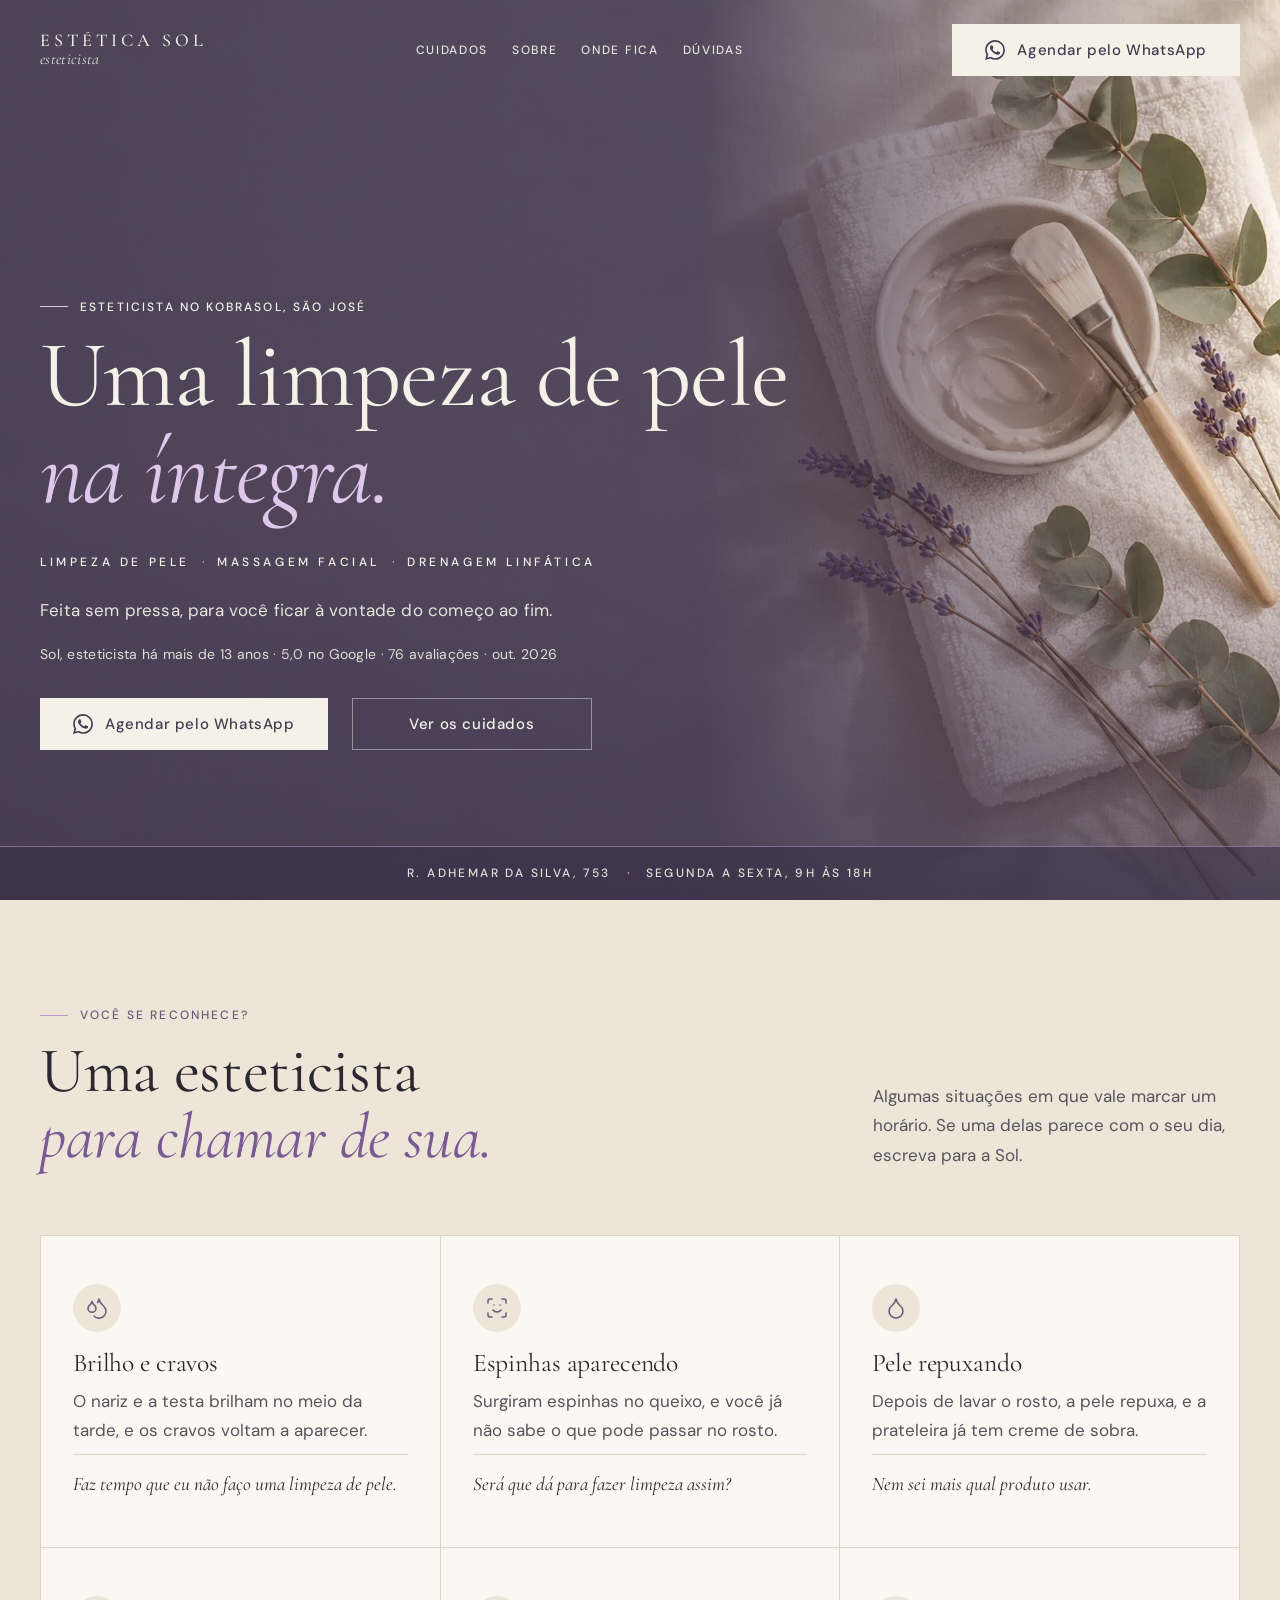
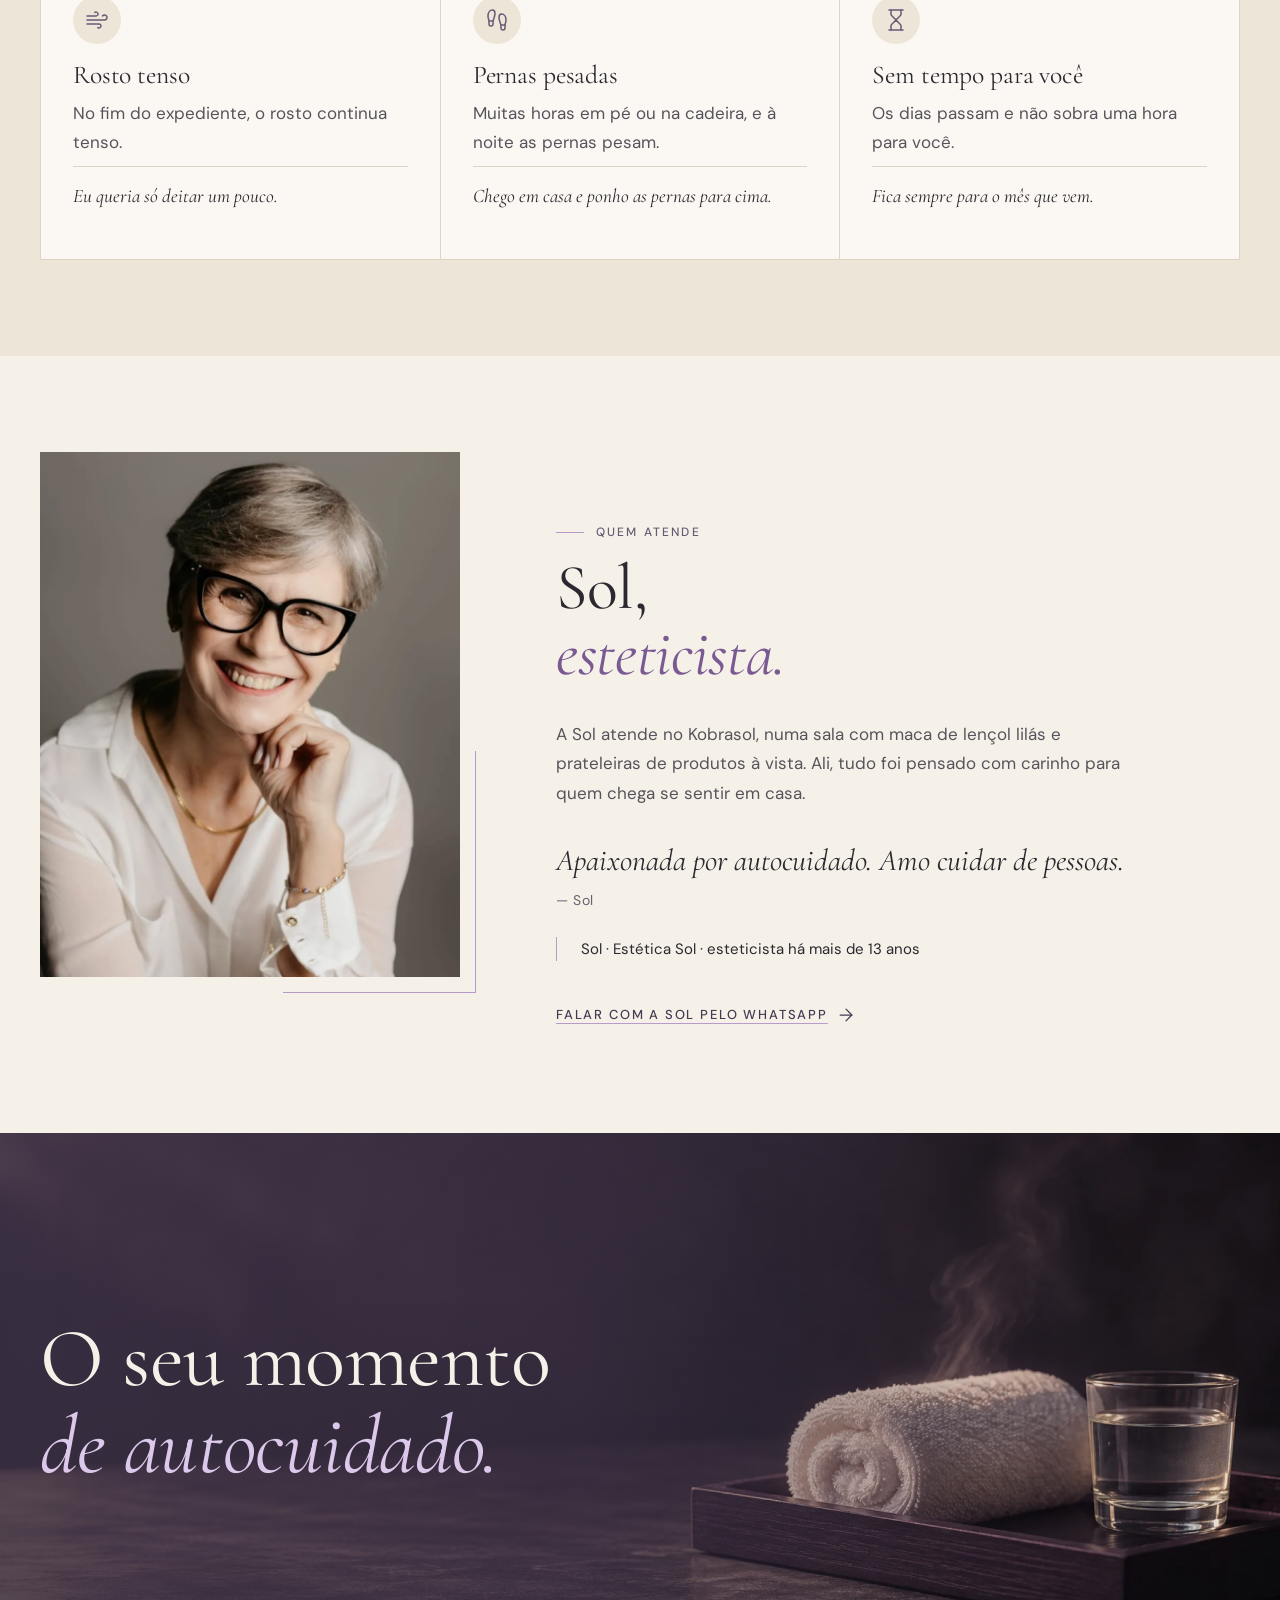
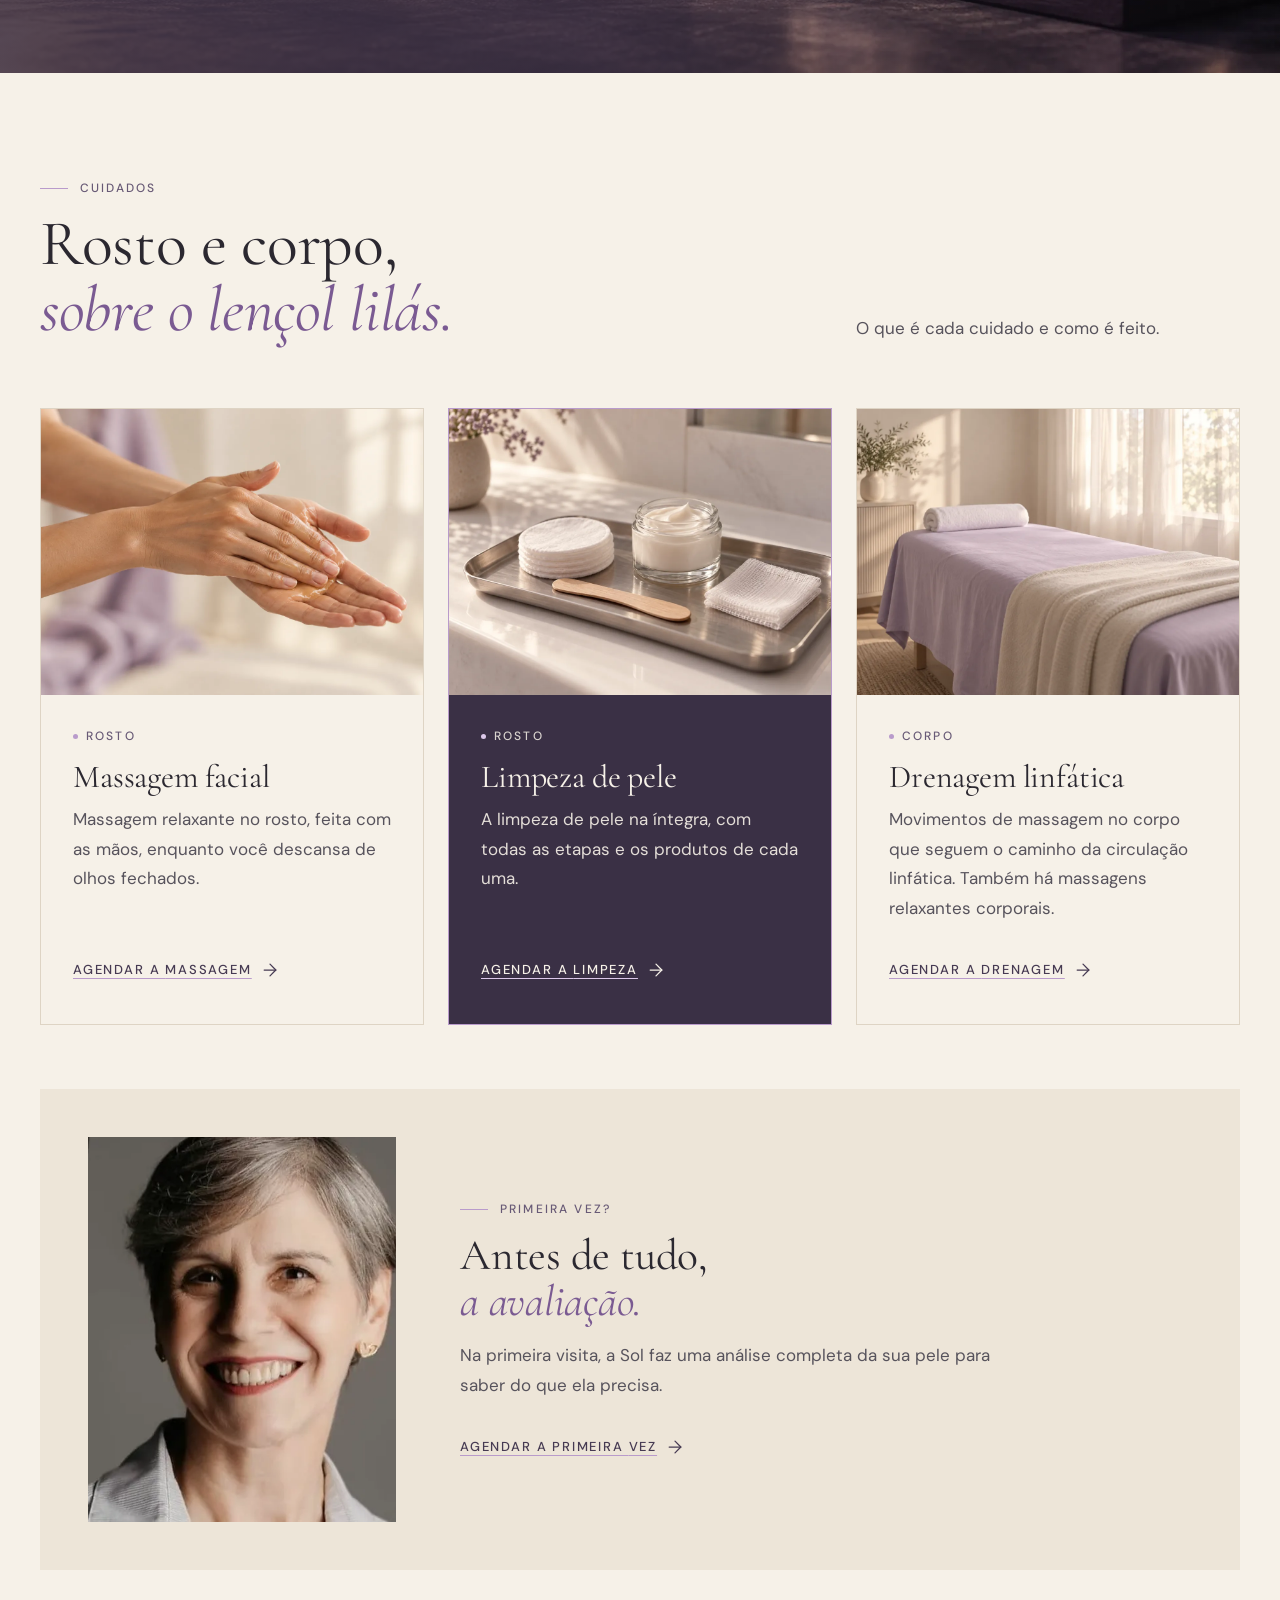
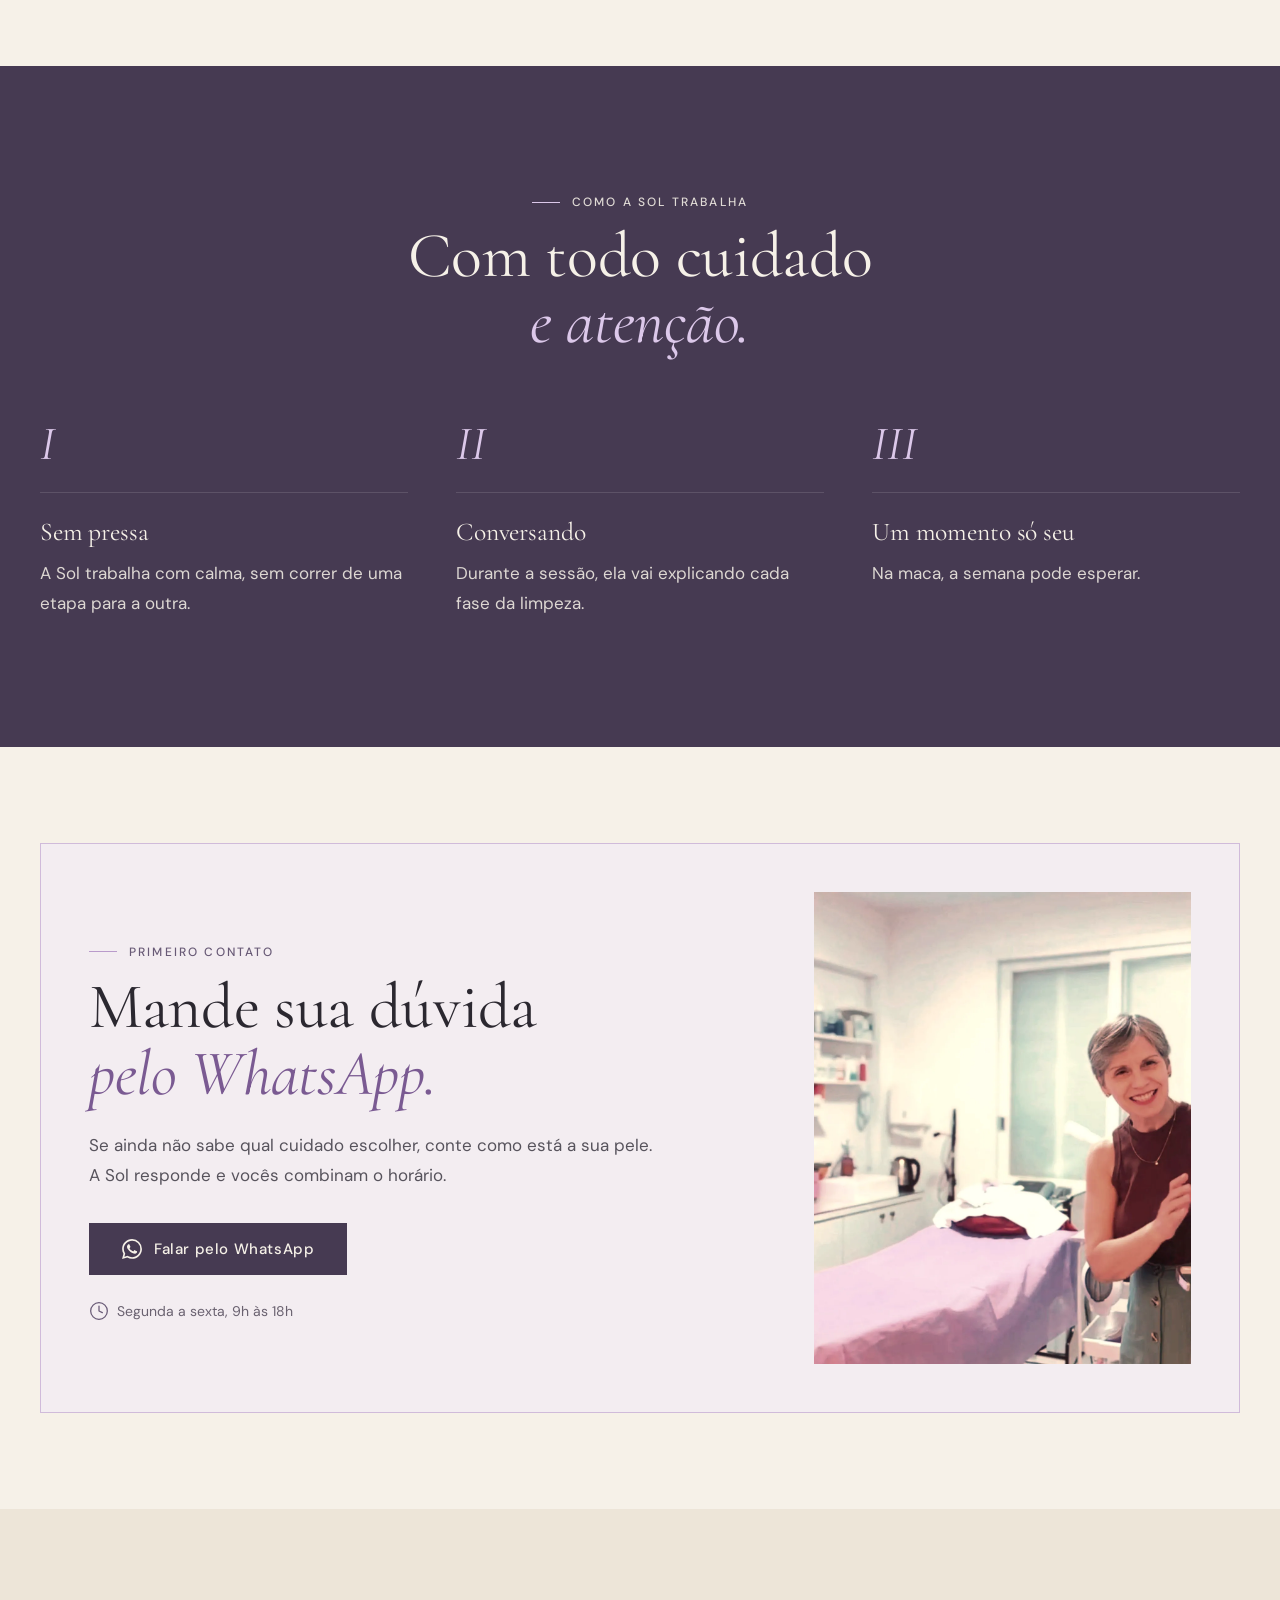
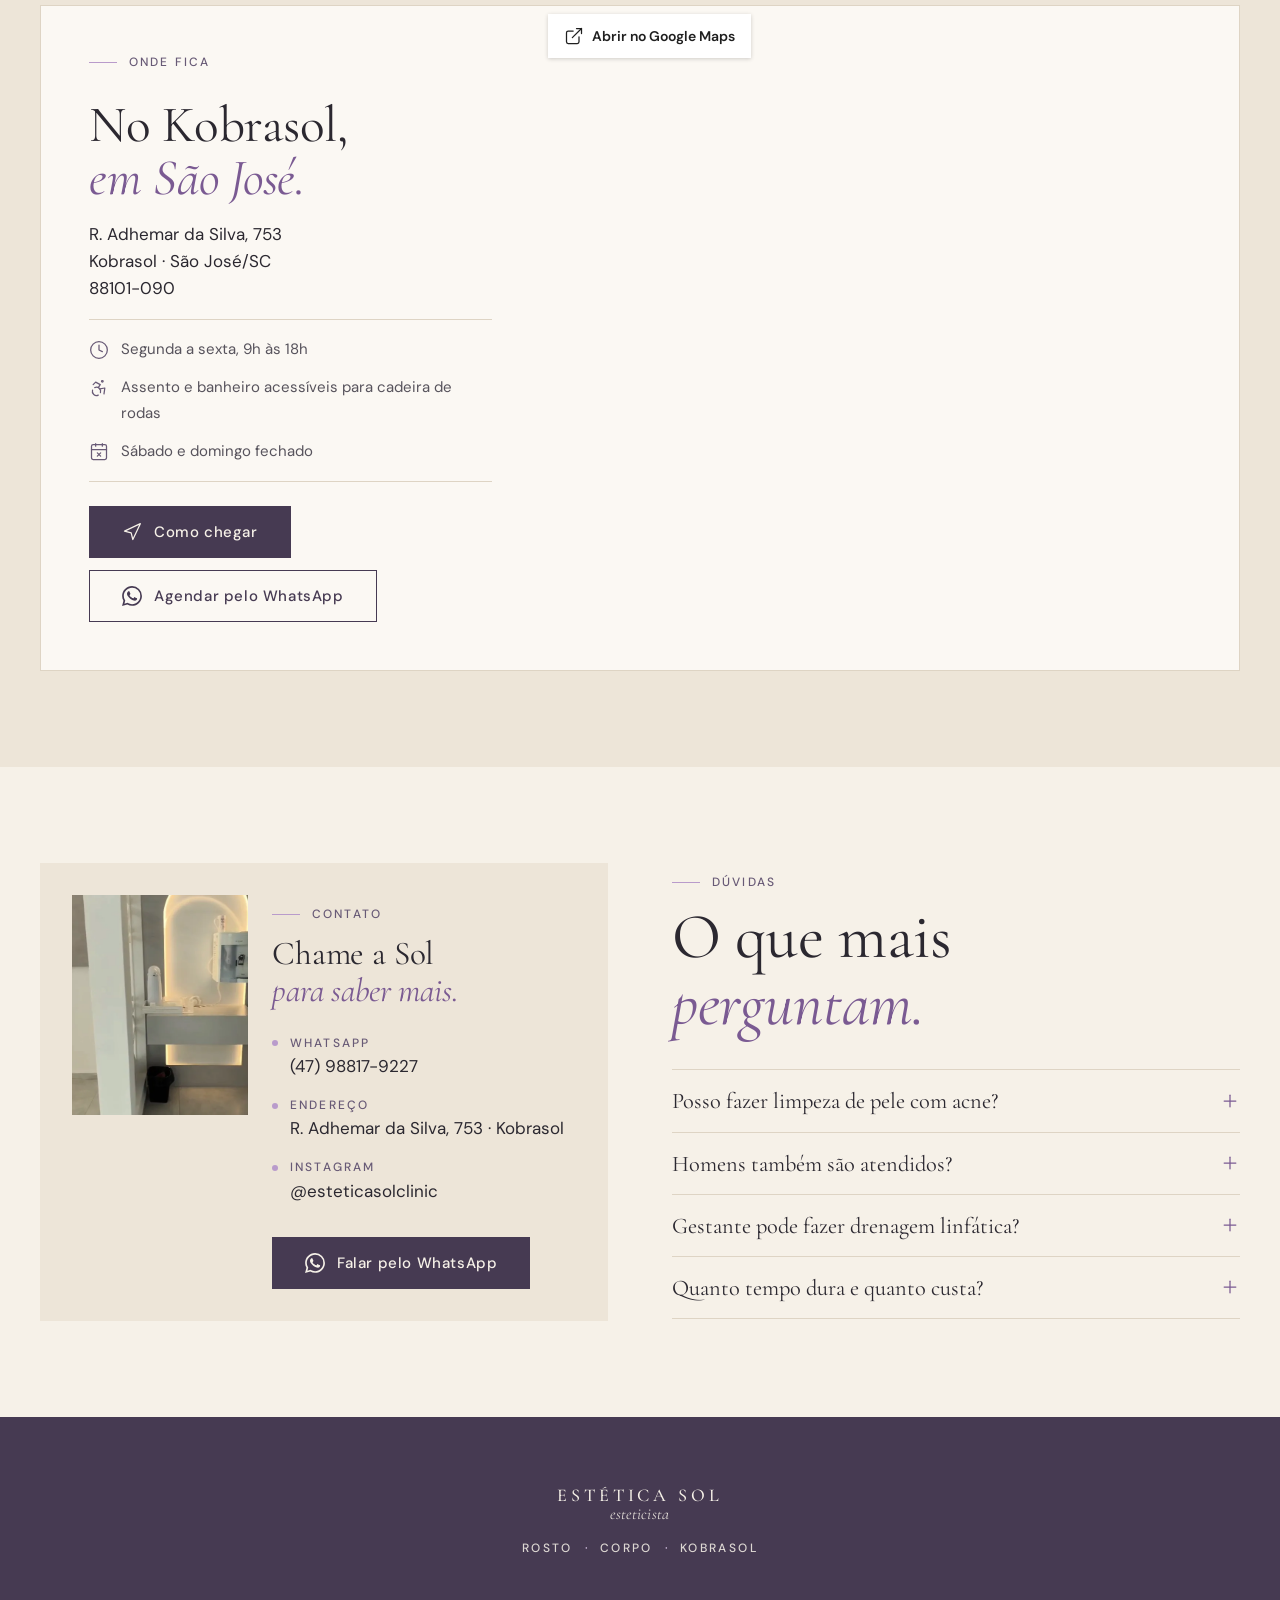
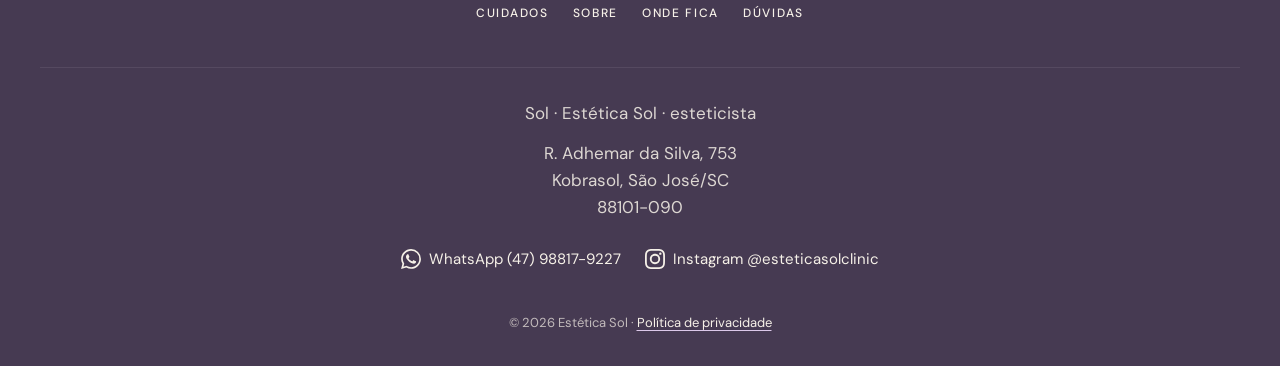
==== index.html @ 1e6befc8 "Publicação inicial Co-Authored-By: Claude Sonnet 5.5 <noreply@anthropic.com>" ====
<!DOCTYPE html>
<html lang="pt-BR">
<head>
<meta charset="UTF-8">
<meta name="viewport" content="width=device-width, initial-scale=1">
<!-- PRÉ-VENDA: não remover até o Armin fechar a venda -->
<meta name="robots" content="noindex, nofollow">
<title>Estética Sol · Limpeza de pele no Kobrasol, São José</title>
<meta name="description" content="Sol, esteticista há mais de 13 anos. Limpeza de pele, massagem facial e drenagem linfática no Kobrasol, em São José. Agende pelo WhatsApp.">
<meta property="og:title" content="Estética Sol · Limpeza de pele no Kobrasol, São José">
<meta property="og:description" content="Sol, esteticista há mais de 13 anos. Limpeza de pele, massagem facial e drenagem linfática no Kobrasol, em São José. Agende pelo WhatsApp.">
<meta property="og:url" content="https://infomediamethods-sys.github.io/sol-estetica/">
<meta property="og:type" content="website">
<meta property="og:locale" content="pt_BR">
<meta property="og:site_name" content="Estética Sol">
<meta property="og:image" content="https://infomediamethods-sys.github.io/sol-estetica/assets/img/og.jpg">
<meta property="og:image:width" content="1200">
<meta property="og:image:height" content="630">
<meta name="theme-color" content="#463A52">
<link rel="icon" href="data:image/svg+xml,%3Csvg xmlns='http://www.w3.org/2000/svg' viewBox='0 0 64 64'%3E%3Crect width='64' height='64' fill='%23463A52'/%3E%3Ctext x='32' y='44' font-family='Georgia,serif' font-size='34' fill='%23DCC8EA' text-anchor='middle'%3ES%3C/text%3E%3C/svg%3E">
<link rel="preconnect" href="https://fonts.googleapis.com">
<link rel="preconnect" href="https://fonts.gstatic.com" crossorigin>
<link href="https://fonts.googleapis.com/css2?family=Cormorant+Garamond:ital,wght@0,400;0,500;1,400;1,500&amp;family=DM+Sans:opsz,wght@9..40,400;9..40,500&amp;display=swap" rel="stylesheet">
<link rel="stylesheet" href="assets/css/base.css">
<link rel="stylesheet" href="assets/css/style.css">
<link rel="preload" as="image" href="assets/img/heroi-mobile.webp" media="(max-width: 899px)" type="image/webp">
<link rel="preload" as="image" href="assets/img/heroi-desktop.webp" media="(min-width: 900px)" type="image/webp">
<script type="application/ld+json">
{
  "@context": "https://schema.org",
  "@graph": [
    {
      "@type": "Person",
      "@id": "https://infomediamethods-sys.github.io/sol-estetica/#sol",
      "name": "Sol",
      "jobTitle": "Esteticista",
      "image": "https://infomediamethods-sys.github.io/sol-estetica/assets/img/sobre-sol.jpg",
      "worksFor": { "@id": "https://infomediamethods-sys.github.io/sol-estetica/#estetica-sol" }
    },
    {
      "@type": "BeautySalon",
      "@id": "https://infomediamethods-sys.github.io/sol-estetica/#estetica-sol",
      "name": "Estética Sol",
      "url": "https://infomediamethods-sys.github.io/sol-estetica/",
      "image": "https://infomediamethods-sys.github.io/sol-estetica/assets/img/og.jpg",
      "telephone": "+55 47 98817-9227",
      "address": {
        "@type": "PostalAddress",
        "streetAddress": "R. Adhemar da Silva, 753",
        "addressLocality": "São José",
        "addressRegion": "SC",
        "postalCode": "88101-090",
        "addressCountry": "BR"
      },
      "geo": { "@type": "GeoCoordinates", "latitude": -27.5946626, "longitude": -48.6131756 },
      "openingHours": "Mo-Fr 09:00-18:00",
      "hasMap": "https://www.google.com/maps/place/Est%C3%A9tica+Sol+-+Limpeza+de+Pele/data=!4m7!3m6!1s0x952737a04e003d7f:0x1d2df5064ab28f12!8m2!3d-27.5946626!4d-48.6131756!16s%2Fg%2F11vc1xf4nh!19sChIJfz0ATqA3J5UREo-ySgb1LR0",
      "sameAs": ["https://www.instagram.com/esteticasolclinic/", "https://www.google.com/maps/place/Est%C3%A9tica+Sol+-+Limpeza+de+Pele/data=!4m7!3m6!1s0x952737a04e003d7f:0x1d2df5064ab28f12!8m2!3d-27.5946626!4d-48.6131756!16s%2Fg%2F11vc1xf4nh!19sChIJfz0ATqA3J5UREo-ySgb1LR0"]
    }
  ]
}
</script>
</head>
<body>
<a class="pular-conteudo" href="#conteudo">Pular para o conteúdo</a>
<header class="cabecalho" data-header>
  <div class="container cabecalho__inner">
    <a class="marca" href="#inicio" aria-label="Estética Sol, esteticista: início">
      <span class="marca__nome">Estética Sol</span>
      <span class="marca__sub">esteticista</span>
    </a>
    <nav class="nav" aria-label="Seções">
      <a href="#cuidados">Cuidados</a>
      <a href="#sobre">Sobre</a>
      <a href="#onde-fica">Onde fica</a>
      <a href="#duvidas">Dúvidas</a>
    </nav>
    <a class="botao" href="https://wa.me/5547988179227?text=Ol%C3%A1%2C%20Sol%21%20Vi%20o%20seu%20site%20e%20gostaria%20de%20agendar%20um%20hor%C3%A1rio." target="_blank" rel="noopener"><svg class="icone icone--marca" width="24" height="24" fill="currentColor" aria-hidden="true" focusable="false" role="img" viewBox="0 0 24 24" xmlns="http://www.w3.org/2000/svg"><path d="M17.472 14.382c-.297-.149-1.758-.867-2.03-.967-.273-.099-.471-.148-.67.15-.197.297-.767.966-.94 1.164-.173.199-.347.223-.644.075-.297-.15-1.255-.463-2.39-1.475-.883-.788-1.48-1.761-1.653-2.059-.173-.297-.018-.458.13-.606.134-.133.298-.347.446-.52.149-.174.198-.298.298-.497.099-.198.05-.371-.025-.52-.075-.149-.669-1.612-.916-2.207-.242-.579-.487-.5-.669-.51-.173-.008-.371-.01-.57-.01-.198 0-.52.074-.792.372-.272.297-1.04 1.016-1.04 2.479 0 1.462 1.065 2.875 1.213 3.074.149.198 2.096 3.2 5.077 4.487.709.306 1.262.489 1.694.625.712.227 1.36.195 1.871.118.571-.085 1.758-.719 2.006-1.413.248-.694.248-1.289.173-1.413-.074-.124-.272-.198-.57-.347m-5.421 7.403h-.004a9.87 9.87 0 01-5.031-1.378l-.361-.214-3.741.982.998-3.648-.235-.374a9.86 9.86 0 01-1.51-5.26c.001-5.45 4.436-9.884 9.888-9.884 2.64 0 5.122 1.03 6.988 2.898a9.825 9.825 0 012.893 6.994c-.003 5.45-4.437 9.884-9.885 9.884m8.413-18.297A11.815 11.815 0 0012.05 0C5.495 0 .16 5.335.157 11.892c0 2.096.547 4.142 1.588 5.945L.057 24l6.305-1.654a11.882 11.882 0 005.683 1.448h.005c6.554 0 11.89-5.335 11.893-11.893a11.821 11.821 0 00-3.48-8.413Z"/></svg><span class="cta-curto">WhatsApp</span><span class="cta-longo">Agendar pelo WhatsApp</span></a>
  </div>
</header>

<main id="conteudo">

  <!-- 1. Herói -->
  <section class="heroi escuro" id="inicio" data-heroi>
    <div class="heroi__fundo">
      <picture>
        <source media="(min-width: 900px)" srcset="assets/img/heroi-desktop.webp" type="image/webp">
        <source media="(min-width: 900px)" srcset="assets/img/heroi-desktop.jpg">
        <source srcset="assets/img/heroi-mobile.webp" type="image/webp">
        <img src="assets/img/heroi-mobile.jpg" width="1200" height="1500" alt="Toalha branca dobrada, tigela de argila com pincel e ramos de eucalipto sobre linho" fetchpriority="high">
      </picture>
    </div>
    <div class="heroi__veu"></div>
    <div class="container heroi__conteudo">
      <div class="heroi__texto">
        <p class="rotulo heroi__entra" style="--atraso: 0s">Esteticista no Kobrasol, São José</p>
        <h1 class="heroi__entra" style="--atraso: .1s">Uma limpeza de pele <em>na íntegra.</em></h1>
        <ul class="heroi__areas heroi__entra" role="list" style="--atraso: .2s">
          <li>Limpeza de pele</li><li>Massagem facial</li><li>Drenagem linfática</li>
        </ul>
        <p class="heroi__sub heroi__entra" style="--atraso: .3s">Feita sem pressa, para você ficar à vontade do começo ao fim.</p>
        <p class="heroi__registro heroi__entra" style="--atraso: .3s"><span class="nowrap">Sol, esteticista</span> há mais de 13 anos<span class="sep-largo"> · </span><span class="bloco-estreito nowrap">5,0 no Google · 76 avaliações · out. 2026</span></p>
        <div class="heroi__acoes heroi__entra" style="--atraso: .4s">
          <a class="botao botao--claro" href="https://wa.me/5547988179227?text=Ol%C3%A1%2C%20Sol%21%20Vi%20o%20seu%20site%20e%20gostaria%20de%20agendar%20um%20hor%C3%A1rio." target="_blank" rel="noopener"><svg class="icone icone--marca" width="24" height="24" fill="currentColor" aria-hidden="true" focusable="false" role="img" viewBox="0 0 24 24" xmlns="http://www.w3.org/2000/svg"><path d="M17.472 14.382c-.297-.149-1.758-.867-2.03-.967-.273-.099-.471-.148-.67.15-.197.297-.767.966-.94 1.164-.173.199-.347.223-.644.075-.297-.15-1.255-.463-2.39-1.475-.883-.788-1.48-1.761-1.653-2.059-.173-.297-.018-.458.13-.606.134-.133.298-.347.446-.52.149-.174.198-.298.298-.497.099-.198.05-.371-.025-.52-.075-.149-.669-1.612-.916-2.207-.242-.579-.487-.5-.669-.51-.173-.008-.371-.01-.57-.01-.198 0-.52.074-.792.372-.272.297-1.04 1.016-1.04 2.479 0 1.462 1.065 2.875 1.213 3.074.149.198 2.096 3.2 5.077 4.487.709.306 1.262.489 1.694.625.712.227 1.36.195 1.871.118.571-.085 1.758-.719 2.006-1.413.248-.694.248-1.289.173-1.413-.074-.124-.272-.198-.57-.347m-5.421 7.403h-.004a9.87 9.87 0 01-5.031-1.378l-.361-.214-3.741.982.998-3.648-.235-.374a9.86 9.86 0 01-1.51-5.26c.001-5.45 4.436-9.884 9.888-9.884 2.64 0 5.122 1.03 6.988 2.898a9.825 9.825 0 012.893 6.994c-.003 5.45-4.437 9.884-9.885 9.884m8.413-18.297A11.815 11.815 0 0012.05 0C5.495 0 .16 5.335.157 11.892c0 2.096.547 4.142 1.588 5.945L.057 24l6.305-1.654a11.882 11.882 0 005.683 1.448h.005c6.554 0 11.89-5.335 11.893-11.893a11.821 11.821 0 00-3.48-8.413Z"/></svg>Agendar pelo WhatsApp</a>
          <a class="botao botao--contorno-claro" href="#cuidados">Ver os cuidados</a>
        </div>
      </div>
    </div>
    <div class="heroi__faixa">
      <ul class="container" role="list">
        <li>R. Adhemar da Silva, 753</li><li>Segunda a sexta, 9h às 18h</li>
      </ul>
    </div>
  </section>

  <!-- 2. Você se reconhece -->
  <section class="secao situacoes" id="situacoes" aria-labelledby="situacoes-titulo">
    <div class="container">
      <div class="cabeca cabeca--tres r">
        <div class="cabeca__titulo">
          <p class="rotulo">Você se reconhece?</p>
          <h2 id="situacoes-titulo">Uma esteticista <em>para chamar de sua.</em></h2>
        </div>
        <p class="cabeca__apoio">Algumas situações em que vale marcar um horário. Se uma delas parece com o seu dia, escreva para a Sol.</p>
      </div>
      <ul class="grade-situacoes" role="list">
        <li class="situacao"><div class="situacao__entra r">
          <span class="icone-circulo"><svg aria-hidden="true" focusable="false" class="icone icone--droplets" xmlns="http://www.w3.org/2000/svg" width="24" height="24" viewBox="0 0 24 24" fill="none" stroke="currentColor" stroke-width="1.5" stroke-linecap="round" stroke-linejoin="round" ><path d="M7 16.3c2.2 0 4-1.83 4-4.05 0-1.16-.57-2.26-1.71-3.19S7.29 6.75 7 5.3c-.29 1.45-1.14 2.84-2.29 3.76S3 11.1 3 12.25c0 2.22 1.8 4.05 4 4.05z" /><path d="M12.56 6.6A10.97 10.97 0 0 0 14 3.02c.5 2.5 2 4.9 4 6.5s3 3.5 3 5.5a6.98 6.98 0 0 1-11.91 4.97" /></svg></span>
          <h3>Brilho e cravos</h3>
          <p>O nariz e a testa brilham no meio da tarde, e os cravos voltam a aparecer.</p>
          <span></span>
          <p class="situacao__fala">Faz tempo que eu não faço uma limpeza de pele.</p>
        </div></li>
        <li class="situacao"><div class="situacao__entra r">
          <span class="icone-circulo"><svg aria-hidden="true" focusable="false" class="icone icone--scan-face" xmlns="http://www.w3.org/2000/svg" width="24" height="24" viewBox="0 0 24 24" fill="none" stroke="currentColor" stroke-width="1.5" stroke-linecap="round" stroke-linejoin="round" ><path d="M3 7V5a2 2 0 0 1 2-2h2" /><path d="M17 3h2a2 2 0 0 1 2 2v2" /><path d="M21 17v2a2 2 0 0 1-2 2h-2" /><path d="M7 21H5a2 2 0 0 1-2-2v-2" /><path d="M8 14s1.5 2 4 2 4-2 4-2" /><path d="M9 9h.01" /><path d="M15 9h.01" /></svg></span>
          <h3>Espinhas aparecendo</h3>
          <p>Surgiram espinhas no queixo, e você já não sabe o que pode passar no rosto.</p>
          <span></span>
          <p class="situacao__fala">Será que dá para fazer limpeza assim?</p>
        </div></li>
        <li class="situacao"><div class="situacao__entra r">
          <span class="icone-circulo"><svg aria-hidden="true" focusable="false" class="icone icone--droplet" xmlns="http://www.w3.org/2000/svg" width="24" height="24" viewBox="0 0 24 24" fill="none" stroke="currentColor" stroke-width="1.5" stroke-linecap="round" stroke-linejoin="round" ><path d="M12 22a7 7 0 0 0 7-7c0-2-1-3.9-3-5.5s-3.5-4-4-6.5c-.5 2.5-2 4.9-4 6.5C6 11.1 5 13 5 15a7 7 0 0 0 7 7z" /></svg></span>
          <h3>Pele repuxando</h3>
          <p>Depois de lavar o rosto, a pele repuxa, e a prateleira já tem creme de sobra.</p>
          <span></span>
          <p class="situacao__fala">Nem sei mais qual produto usar.</p>
        </div></li>
        <li class="situacao"><div class="situacao__entra r">
          <span class="icone-circulo"><svg aria-hidden="true" focusable="false" class="icone icone--wind" xmlns="http://www.w3.org/2000/svg" width="24" height="24" viewBox="0 0 24 24" fill="none" stroke="currentColor" stroke-width="1.5" stroke-linecap="round" stroke-linejoin="round" ><path d="M12.8 19.6A2 2 0 1 0 14 16H2" /><path d="M17.5 8a2.5 2.5 0 1 1 2 4H2" /><path d="M9.8 4.4A2 2 0 1 1 11 8H2" /></svg></span>
          <h3>Rosto tenso</h3>
          <p>No fim do expediente, o rosto continua tenso.</p>
          <span></span>
          <p class="situacao__fala">Eu queria só deitar um pouco.</p>
        </div></li>
        <li class="situacao"><div class="situacao__entra r">
          <span class="icone-circulo"><svg aria-hidden="true" focusable="false" class="icone icone--footprints" xmlns="http://www.w3.org/2000/svg" width="24" height="24" viewBox="0 0 24 24" fill="none" stroke="currentColor" stroke-width="1.5" stroke-linecap="round" stroke-linejoin="round" ><path d="M4 16v-2.38C4 11.5 2.97 10.5 3 8c.03-2.72 1.49-6 4.5-6C9.37 2 10 3.8 10 5.5c0 3.11-2 5.66-2 8.68V16a2 2 0 1 1-4 0Z" /><path d="M20 20v-2.38c0-2.12 1.03-3.12 1-5.62-.03-2.72-1.49-6-4.5-6C14.63 6 14 7.8 14 9.5c0 3.11 2 5.66 2 8.68V20a2 2 0 1 0 4 0Z" /><path d="M16 17h4" /><path d="M4 13h4" /></svg></span>
          <h3>Pernas pesadas</h3>
          <p>Muitas horas em pé ou na cadeira, e à noite as pernas pesam.</p>
          <span></span>
          <p class="situacao__fala">Chego em casa e ponho as pernas para cima.</p>
        </div></li>
        <li class="situacao"><div class="situacao__entra r">
          <span class="icone-circulo"><svg aria-hidden="true" focusable="false" class="icone icone--hourglass" xmlns="http://www.w3.org/2000/svg" width="24" height="24" viewBox="0 0 24 24" fill="none" stroke="currentColor" stroke-width="1.5" stroke-linecap="round" stroke-linejoin="round" ><path d="M5 22h14" /><path d="M5 2h14" /><path d="M17 22v-4.172a2 2 0 0 0-.586-1.414L12 12l-4.414 4.414A2 2 0 0 0 7 17.828V22" /><path d="M7 2v4.172a2 2 0 0 0 .586 1.414L12 12l4.414-4.414A2 2 0 0 0 17 6.172V2" /></svg></span>
          <h3>Sem tempo para você</h3>
          <p>Os dias passam e não sobra uma hora para você.</p>
          <span></span>
          <p class="situacao__fala">Fica sempre para o mês que vem.</p>
        </div></li>
      </ul>
    </div>
  </section>

  <!-- 3. Sobre -->
  <section class="secao sobre" id="sobre" aria-labelledby="sobre-titulo">
    <div class="container sobre__grade">
      <div class="sobre__foto r">
        <div class="midia">
          <picture>
            <source srcset="assets/img/sobre-sol.webp" type="image/webp">
            <img src="assets/img/sobre-sol.jpg" width="882" height="1102" loading="lazy" alt="Sol, esteticista da Estética Sol, sorrindo, de blusa branca e óculos">
          </picture>
        </div>
      </div>
      <div class="sobre__texto r">
        <p class="rotulo">Quem atende</p>
        <h2 id="sobre-titulo">Sol, <em>esteticista.</em></h2>
        <p>A Sol atende no Kobrasol, numa sala com maca de lençol lilás e prateleiras de produtos à vista. Ali, tudo foi pensado com carinho para quem chega se sentir em casa.</p>
        <figure class="citacao">
          <blockquote><p>Apaixonada por autocuidado. Amo cuidar de pessoas.</p></blockquote>
          <figcaption>— Sol</figcaption>
        </figure>
        <p class="identificacao">Sol · Estética Sol<span class="sep-largo"> · </span><span class="bloco-estreito">esteticista há mais de 13 anos</span></p>
        <div class="sobre__acao"><a class="link" href="https://wa.me/5547988179227?text=Ol%C3%A1%2C%20Sol%21%20Vi%20o%20seu%20site%20e%20queria%20tirar%20uma%20d%C3%BAvida%20antes%20de%20agendar." target="_blank" rel="noopener"><span>Falar com a Sol pelo <span class="nowrap">WhatsApp</span></span><svg aria-hidden="true" focusable="false" class="icone icone--arrow-right" xmlns="http://www.w3.org/2000/svg" width="24" height="24" viewBox="0 0 24 24" fill="none" stroke="currentColor" stroke-width="1.5" stroke-linecap="round" stroke-linejoin="round" ><path d="M5 12h14" /><path d="m12 5 7 7-7 7" /></svg></a></div>
      </div>
    </div>
  </section>

  <!-- 4. Frase grande -->
  <section class="frase escuro" aria-label="O seu momento de autocuidado">
    <div class="frase__fundo">
      <picture>
        <source media="(min-width: 900px)" srcset="assets/img/frase-vapor-desktop.webp" type="image/webp">
        <source media="(min-width: 900px)" srcset="assets/img/frase-vapor-desktop.jpg">
        <source srcset="assets/img/frase-vapor-mobile.webp" type="image/webp">
        <img src="assets/img/frase-vapor-mobile.jpg" width="1200" height="1500" loading="lazy" alt="Toalha quente enrolada numa bandeja, com vapor">
      </picture>
    </div>
    <div class="frase__veu"></div>
    <div class="container frase__texto">
      <h2 class="r">O seu momento <em>de autocuidado.</em></h2>
    </div>
  </section>

  <!-- 5. Cuidados -->
  <section class="secao cuidados" id="cuidados" aria-labelledby="cuidados-titulo">
    <div class="container">
      <div class="cabeca cabeca--tres cabeca--cuidados r">
        <div class="cabeca__titulo">
          <p class="rotulo">Cuidados</p>
          <h2 id="cuidados-titulo">Rosto e corpo, <em>sobre o lençol lilás.</em></h2>
        </div>
        <p class="cabeca__apoio">O que é cada cuidado e como é feito.</p>
      </div>
      <ul class="cuidados__lista" role="list">
        <li class="cuidado" data-cuidado><div class="cuidado__entra r">
          <div class="cuidado__midia">
            <picture>
            <source srcset="assets/img/cuidado-massagem.webp" type="image/webp">
            <img src="assets/img/cuidado-massagem.jpg" width="1200" height="900" loading="lazy" alt="Mãos espalhando óleo antes de uma massagem">
          </picture>
          </div>
          <div class="cuidado__corpo-card">
            <span class="cuidado__etiqueta">Rosto</span>
            <button class="cuidado__abrir" type="button" aria-expanded="false" aria-controls="cuidado-1" aria-label="Ver detalhes: Massagem facial"><svg aria-hidden="true" focusable="false" class="icone icone--plus" xmlns="http://www.w3.org/2000/svg" width="24" height="24" viewBox="0 0 24 24" fill="none" stroke="currentColor" stroke-width="1.5" stroke-linecap="round" stroke-linejoin="round" ><path d="M5 12h14" /><path d="M12 5v14" /></svg></button>
            <h3>Massagem facial</h3>
            <div class="cuidado__corpo" id="cuidado-1">
              <p>Massagem relaxante no rosto, feita com as mãos, enquanto você descansa de olhos fechados.</p>
              <div class="cuidado__acao"><a class="link" href="https://wa.me/5547988179227?text=Ol%C3%A1%2C%20Sol%21%20Vi%20o%20seu%20site%20e%20gostaria%20de%20agendar%20uma%20massagem%20facial." target="_blank" rel="noopener"><span>Agendar a <span class="nowrap">massagem</span></span><svg aria-hidden="true" focusable="false" class="icone icone--arrow-right" xmlns="http://www.w3.org/2000/svg" width="24" height="24" viewBox="0 0 24 24" fill="none" stroke="currentColor" stroke-width="1.5" stroke-linecap="round" stroke-linejoin="round" ><path d="M5 12h14" /><path d="m12 5 7 7-7 7" /></svg></a></div>
            </div>
          </div>
        </div></li>
        <li class="cuidado cuidado--destaque escuro" data-cuidado><div class="cuidado__entra r">
          <div class="cuidado__midia">
            <picture>
            <source srcset="assets/img/cuidado-limpeza.webp" type="image/webp">
            <img src="assets/img/cuidado-limpeza.jpg" width="1200" height="900" loading="lazy" alt="Discos de algodão, pote de creme e espátula numa bandeja">
          </picture>
          </div>
          <div class="cuidado__corpo-card">
            <span class="cuidado__etiqueta">Rosto</span>
            <button class="cuidado__abrir" type="button" aria-expanded="false" aria-controls="cuidado-2" aria-label="Ver detalhes: Limpeza de pele"><svg aria-hidden="true" focusable="false" class="icone icone--plus" xmlns="http://www.w3.org/2000/svg" width="24" height="24" viewBox="0 0 24 24" fill="none" stroke="currentColor" stroke-width="1.5" stroke-linecap="round" stroke-linejoin="round" ><path d="M5 12h14" /><path d="M12 5v14" /></svg></button>
            <h3>Limpeza de pele</h3>
            <div class="cuidado__corpo" id="cuidado-2">
              <p>A limpeza de pele na íntegra, com todas as etapas e os produtos de cada uma.</p>
              <div class="cuidado__acao"><a class="link" href="https://wa.me/5547988179227?text=Ol%C3%A1%2C%20Sol%21%20Vi%20o%20seu%20site%20e%20gostaria%20de%20agendar%20uma%20limpeza%20de%20pele." target="_blank" rel="noopener"><span>Agendar a <span class="nowrap">limpeza</span></span><svg aria-hidden="true" focusable="false" class="icone icone--arrow-right" xmlns="http://www.w3.org/2000/svg" width="24" height="24" viewBox="0 0 24 24" fill="none" stroke="currentColor" stroke-width="1.5" stroke-linecap="round" stroke-linejoin="round" ><path d="M5 12h14" /><path d="m12 5 7 7-7 7" /></svg></a></div>
            </div>
          </div>
        </div></li>
        <li class="cuidado" data-cuidado><div class="cuidado__entra r">
          <div class="cuidado__midia">
            <picture>
            <source srcset="assets/img/cuidado-drenagem.webp" type="image/webp">
            <img src="assets/img/cuidado-drenagem.jpg" width="1200" height="900" loading="lazy" alt="Maca vazia com toalha enrolada na cabeceira">
          </picture>
          </div>
          <div class="cuidado__corpo-card">
            <span class="cuidado__etiqueta">Corpo</span>
            <button class="cuidado__abrir" type="button" aria-expanded="false" aria-controls="cuidado-3" aria-label="Ver detalhes: Drenagem linfática"><svg aria-hidden="true" focusable="false" class="icone icone--plus" xmlns="http://www.w3.org/2000/svg" width="24" height="24" viewBox="0 0 24 24" fill="none" stroke="currentColor" stroke-width="1.5" stroke-linecap="round" stroke-linejoin="round" ><path d="M5 12h14" /><path d="M12 5v14" /></svg></button>
            <h3>Drenagem linfática</h3>
            <div class="cuidado__corpo" id="cuidado-3">
              <p>Movimentos de massagem no corpo que seguem o caminho da circulação linfática. Também há massagens relaxantes corporais.</p>
              <div class="cuidado__acao"><a class="link" href="https://wa.me/5547988179227?text=Ol%C3%A1%2C%20Sol%21%20Vi%20o%20seu%20site%20e%20gostaria%20de%20agendar%20uma%20drenagem%20linf%C3%A1tica." target="_blank" rel="noopener"><span>Agendar a <span class="nowrap">drenagem</span></span><svg aria-hidden="true" focusable="false" class="icone icone--arrow-right" xmlns="http://www.w3.org/2000/svg" width="24" height="24" viewBox="0 0 24 24" fill="none" stroke="currentColor" stroke-width="1.5" stroke-linecap="round" stroke-linejoin="round" ><path d="M5 12h14" /><path d="m12 5 7 7-7 7" /></svg></a></div>
            </div>
          </div>
        </div></li>
      </ul>
      <div class="banda r">
        <div class="banda__foto">
          <div class="midia">
            <picture>
            <source srcset="assets/img/primeira-vez-sol.webp" type="image/webp">
            <img src="assets/img/primeira-vez-sol.jpg" width="462" height="578" loading="lazy" alt="Sol, esteticista, sorrindo">
          </picture>
          </div>
        </div>
        <div class="banda__texto">
          <p class="rotulo">Primeira vez?</p>
          <h3>Antes de tudo, <em>a avaliação.</em></h3>
          <p>Na primeira visita, a Sol faz uma análise completa da sua pele para saber do que ela precisa.</p>
          <div class="banda__acao"><a class="link" href="https://wa.me/5547988179227?text=Ol%C3%A1%2C%20Sol%21%20Vi%20o%20seu%20site.%20%C3%89%20a%20minha%20primeira%20vez%20e%20gostaria%20de%20agendar%20uma%20avalia%C3%A7%C3%A3o%20da%20pele." target="_blank" rel="noopener"><span>Agendar a primeira <span class="nowrap">vez</span></span><svg aria-hidden="true" focusable="false" class="icone icone--arrow-right" xmlns="http://www.w3.org/2000/svg" width="24" height="24" viewBox="0 0 24 24" fill="none" stroke="currentColor" stroke-width="1.5" stroke-linecap="round" stroke-linejoin="round" ><path d="M5 12h14" /><path d="m12 5 7 7-7 7" /></svg></a></div>
        </div>
      </div>
    </div>
  </section>

  <!-- 6. Princípios -->
  <section class="secao principios escuro" id="principios" aria-labelledby="principios-titulo">
    <div class="container">
      <div class="principios__cabeca r">
        <p class="rotulo">Como a Sol trabalha</p>
        <h2 id="principios-titulo">Com todo cuidado <em>e atenção.</em></h2>
      </div>
      <ol class="principios__lista" role="list">
        <li class="principio r">
          <span class="principio__num" aria-hidden="true">I</span>
          <span class="principio__fio"></span>
          <h3>Sem pressa</h3>
          <p>A Sol trabalha com calma, sem correr de uma etapa para a outra.</p>
        </li>
        <li class="principio r">
          <span class="principio__num" aria-hidden="true">II</span>
          <span class="principio__fio"></span>
          <h3>Conversando</h3>
          <p>Durante a sessão, ela vai explicando cada fase da limpeza.</p>
        </li>
        <li class="principio r">
          <span class="principio__num" aria-hidden="true">III</span>
          <span class="principio__fio"></span>
          <h3>Um momento só seu</h3>
          <p>Na maca, a semana pode esperar.</p>
        </li>
      </ol>
    </div>
  </section>

  <!-- 7. Convite -->
  <section class="secao convite-secao" id="conversa" aria-labelledby="convite-titulo">
    <div class="container">
      <div class="convite r">
        <div class="convite__texto">
          <p class="rotulo">Primeiro contato</p>
          <h2 id="convite-titulo">Mande sua dúvida <em>pelo WhatsApp.</em></h2>
          <p>Se ainda não sabe qual cuidado escolher, conte como está a sua pele. A&nbsp;Sol responde e vocês combinam o&nbsp;horário.</p>
          <div class="convite__acao">
            <a class="botao botao--primario" href="https://wa.me/5547988179227?text=Ol%C3%A1%2C%20Sol%21%20Vi%20o%20seu%20site%20e%20queria%20tirar%20uma%20d%C3%BAvida%20antes%20de%20agendar." target="_blank" rel="noopener"><svg class="icone icone--marca" width="24" height="24" fill="currentColor" aria-hidden="true" focusable="false" role="img" viewBox="0 0 24 24" xmlns="http://www.w3.org/2000/svg"><path d="M17.472 14.382c-.297-.149-1.758-.867-2.03-.967-.273-.099-.471-.148-.67.15-.197.297-.767.966-.94 1.164-.173.199-.347.223-.644.075-.297-.15-1.255-.463-2.39-1.475-.883-.788-1.48-1.761-1.653-2.059-.173-.297-.018-.458.13-.606.134-.133.298-.347.446-.52.149-.174.198-.298.298-.497.099-.198.05-.371-.025-.52-.075-.149-.669-1.612-.916-2.207-.242-.579-.487-.5-.669-.51-.173-.008-.371-.01-.57-.01-.198 0-.52.074-.792.372-.272.297-1.04 1.016-1.04 2.479 0 1.462 1.065 2.875 1.213 3.074.149.198 2.096 3.2 5.077 4.487.709.306 1.262.489 1.694.625.712.227 1.36.195 1.871.118.571-.085 1.758-.719 2.006-1.413.248-.694.248-1.289.173-1.413-.074-.124-.272-.198-.57-.347m-5.421 7.403h-.004a9.87 9.87 0 01-5.031-1.378l-.361-.214-3.741.982.998-3.648-.235-.374a9.86 9.86 0 01-1.51-5.26c.001-5.45 4.436-9.884 9.888-9.884 2.64 0 5.122 1.03 6.988 2.898a9.825 9.825 0 012.893 6.994c-.003 5.45-4.437 9.884-9.885 9.884m8.413-18.297A11.815 11.815 0 0012.05 0C5.495 0 .16 5.335.157 11.892c0 2.096.547 4.142 1.588 5.945L.057 24l6.305-1.654a11.882 11.882 0 005.683 1.448h.005c6.554 0 11.89-5.335 11.893-11.893a11.821 11.821 0 00-3.48-8.413Z"/></svg>Falar pelo WhatsApp</a>
          </div>
          <p class="convite__nota"><svg aria-hidden="true" focusable="false" class="icone icone--clock" xmlns="http://www.w3.org/2000/svg" width="24" height="24" viewBox="0 0 24 24" fill="none" stroke="currentColor" stroke-width="1.5" stroke-linecap="round" stroke-linejoin="round" ><circle cx="12" cy="12" r="10" /><path d="M12 6v6l4 2" /></svg><span>Segunda a sexta, 9h às 18h</span></p>
        </div>
        <div class="convite__foto">
          <div class="midia">
            <picture>
            <source srcset="assets/img/convite-sala.webp" type="image/webp">
            <img src="assets/img/convite-sala.jpg" width="1200" height="1500" loading="lazy" alt="Sol na porta da sala de atendimento da Estética Sol, com a maca de lençol lilás">
          </picture>
          </div>
        </div>
      </div>
    </div>
  </section>

  <!-- 8. Onde fica -->
  <section class="secao local" id="onde-fica" data-mapa>
    <div class="container local__grade">
      <div class="local__cartao r">
        <p class="rotulo">Onde fica</p>
        <h2 class="local__titulo">No Kobrasol, <em>em São José.</em></h2>
        <address class="local__endereco">
          R. Adhemar da Silva, 753<br>
          Kobrasol · São José/SC<br>
          88101-090
        </address>
        <ul class="local__fatos" role="list">
          <li><svg aria-hidden="true" focusable="false" class="icone icone--clock" xmlns="http://www.w3.org/2000/svg" width="24" height="24" viewBox="0 0 24 24" fill="none" stroke="currentColor" stroke-width="1.5" stroke-linecap="round" stroke-linejoin="round" ><circle cx="12" cy="12" r="10" /><path d="M12 6v6l4 2" /></svg> Segunda a sexta, 9h às 18h</li>
          <li><svg aria-hidden="true" focusable="false" class="icone icone--accessibility" xmlns="http://www.w3.org/2000/svg" width="24" height="24" viewBox="0 0 24 24" fill="none" stroke="currentColor" stroke-width="1.5" stroke-linecap="round" stroke-linejoin="round" ><circle cx="16" cy="4" r="1" /><path d="m18 19 1-7-6 1" /><path d="m5 8 3-3 5.5 3-2.36 3.5" /><path d="M4.24 14.5a5 5 0 0 0 6.88 6" /><path d="M13.76 17.5a5 5 0 0 0-6.88-6" /></svg> Assento e banheiro acessíveis para cadeira de rodas</li>
          <li><svg aria-hidden="true" focusable="false" class="icone icone--calendar-x" xmlns="http://www.w3.org/2000/svg" width="24" height="24" viewBox="0 0 24 24" fill="none" stroke="currentColor" stroke-width="1.5" stroke-linecap="round" stroke-linejoin="round" ><path d="M8 2v3" /><path d="M16 2v3" /><rect x="3" y="3" width="18" height="18" rx="2" /><path d="M3 9h18" /><path d="m14 13-4 4" /><path d="m10 13 4 4" /></svg> Sábado e domingo fechado</li>
        </ul>
        <div class="local__acoes">
          <a class="botao botao--primario" href="https://www.google.com/maps/dir/?api=1&amp;destination=R.%20Adhemar%20da%20Silva%2C%20753%20-%20Kobrasol%2C%20S%C3%A3o%20Jos%C3%A9%20-%20SC%2C%2088101-090" target="_blank" rel="noopener"><svg aria-hidden="true" focusable="false" class="icone icone--navigation" xmlns="http://www.w3.org/2000/svg" width="24" height="24" viewBox="0 0 24 24" fill="none" stroke="currentColor" stroke-width="1.5" stroke-linecap="round" stroke-linejoin="round" ><polygon points="3 11 22 2 13 21 11 13 3 11" /></svg> Como chegar</a>
          <a class="botao botao--contorno local__so-computador" href="https://wa.me/5547988179227?text=Ol%C3%A1%2C%20Sol%21%20Vi%20o%20seu%20site%20e%20gostaria%20de%20agendar%20um%20hor%C3%A1rio." target="_blank" rel="noopener"><svg class="icone icone--marca" width="24" height="24" fill="currentColor" aria-hidden="true" focusable="false" role="img" viewBox="0 0 24 24" xmlns="http://www.w3.org/2000/svg"><path d="M17.472 14.382c-.297-.149-1.758-.867-2.03-.967-.273-.099-.471-.148-.67.15-.197.297-.767.966-.94 1.164-.173.199-.347.223-.644.075-.297-.15-1.255-.463-2.39-1.475-.883-.788-1.48-1.761-1.653-2.059-.173-.297-.018-.458.13-.606.134-.133.298-.347.446-.52.149-.174.198-.298.298-.497.099-.198.05-.371-.025-.52-.075-.149-.669-1.612-.916-2.207-.242-.579-.487-.5-.669-.51-.173-.008-.371-.01-.57-.01-.198 0-.52.074-.792.372-.272.297-1.04 1.016-1.04 2.479 0 1.462 1.065 2.875 1.213 3.074.149.198 2.096 3.2 5.077 4.487.709.306 1.262.489 1.694.625.712.227 1.36.195 1.871.118.571-.085 1.758-.719 2.006-1.413.248-.694.248-1.289.173-1.413-.074-.124-.272-.198-.57-.347m-5.421 7.403h-.004a9.87 9.87 0 01-5.031-1.378l-.361-.214-3.741.982.998-3.648-.235-.374a9.86 9.86 0 01-1.51-5.26c.001-5.45 4.436-9.884 9.888-9.884 2.64 0 5.122 1.03 6.988 2.898a9.825 9.825 0 012.893 6.994c-.003 5.45-4.437 9.884-9.885 9.884m8.413-18.297A11.815 11.815 0 0012.05 0C5.495 0 .16 5.335.157 11.892c0 2.096.547 4.142 1.588 5.945L.057 24l6.305-1.654a11.882 11.882 0 005.683 1.448h.005c6.554 0 11.89-5.335 11.893-11.893a11.821 11.821 0 00-3.48-8.413Z"/></svg> Agendar pelo WhatsApp</a>
        </div>
      </div>
      <a class="local__mapa" href="https://www.google.com/maps/place/Est%C3%A9tica+Sol+-+Limpeza+de+Pele/data=!4m7!3m6!1s0x952737a04e003d7f:0x1d2df5064ab28f12!8m2!3d-27.5946626!4d-48.6131756!16s%2Fg%2F11vc1xf4nh!19sChIJfz0ATqA3J5UREo-ySgb1LR0" target="_blank" rel="noopener" aria-label="Abrir Estética Sol no Google Maps">
        <iframe src="https://www.google.com/maps?q=R.%20Adhemar%20da%20Silva%2C%20753%20-%20Kobrasol%2C%20S%C3%A3o%20Jos%C3%A9%20-%20SC%2C%2088101-090&amp;z=16&amp;output=embed"
          title="Mapa: Estética Sol no Kobrasol, São José" loading="lazy" referrerpolicy="no-referrer-when-downgrade"
          tabindex="-1" aria-hidden="true"></iframe>
        <span class="local__selo"><svg aria-hidden="true" focusable="false" class="icone icone--external-link" xmlns="http://www.w3.org/2000/svg" width="24" height="24" viewBox="0 0 24 24" fill="none" stroke="currentColor" stroke-width="1.5" stroke-linecap="round" stroke-linejoin="round" ><path d="M15 3h6v6" /><path d="M10 14 21 3" /><path d="M18 13v6a2 2 0 0 1-2 2H5a2 2 0 0 1-2-2V8a2 2 0 0 1 2-2h6" /></svg> Abrir no Google Maps</span>
      </a>
    </div>
  </section>

  <!-- 9. Dúvidas + contato -->
  <section class="secao duvidas" id="duvidas" aria-labelledby="duvidas-titulo">
    <div class="container duvidas__grade">
      <aside class="contato r" aria-labelledby="contato-titulo">
        <div class="contato__foto">
          <div class="midia">
            <picture>
            <source srcset="assets/img/contato-espaco.webp" type="image/webp">
            <img src="assets/img/contato-espaco.jpg" width="478" height="597" loading="lazy" alt="Nicho em arco iluminado no espaço da Estética Sol">
          </picture>
          </div>
        </div>
        <div class="contato__texto">
          <p class="rotulo">Contato</p>
          <h3 id="contato-titulo">Chame a Sol <em>para saber mais.</em></h3>
          <dl class="contato__lista">
            <div><dt>WhatsApp</dt><dd><a href="https://wa.me/5547988179227?text=Ol%C3%A1%2C%20Sol%21%20Vi%20o%20seu%20site%20e%20gostaria%20de%20agendar%20um%20hor%C3%A1rio." target="_blank" rel="noopener">(47) 98817-9227</a></dd></div>
            <div><dt>Endereço</dt><dd>R. Adhemar da Silva, <span class="nowrap">753&nbsp;·&nbsp;Kobrasol</span></dd></div>
            <div><dt>Instagram</dt><dd><a href="https://www.instagram.com/esteticasolclinic/" target="_blank" rel="noopener">@esteticasolclinic</a></dd></div>
          </dl>
          <div class="contato__acao">
            <a class="botao botao--primario" href="https://wa.me/5547988179227?text=Ol%C3%A1%2C%20Sol%21%20Vi%20o%20seu%20site%20e%20gostaria%20de%20agendar%20um%20hor%C3%A1rio." target="_blank" rel="noopener"><svg class="icone icone--marca" width="24" height="24" fill="currentColor" aria-hidden="true" focusable="false" role="img" viewBox="0 0 24 24" xmlns="http://www.w3.org/2000/svg"><path d="M17.472 14.382c-.297-.149-1.758-.867-2.03-.967-.273-.099-.471-.148-.67.15-.197.297-.767.966-.94 1.164-.173.199-.347.223-.644.075-.297-.15-1.255-.463-2.39-1.475-.883-.788-1.48-1.761-1.653-2.059-.173-.297-.018-.458.13-.606.134-.133.298-.347.446-.52.149-.174.198-.298.298-.497.099-.198.05-.371-.025-.52-.075-.149-.669-1.612-.916-2.207-.242-.579-.487-.5-.669-.51-.173-.008-.371-.01-.57-.01-.198 0-.52.074-.792.372-.272.297-1.04 1.016-1.04 2.479 0 1.462 1.065 2.875 1.213 3.074.149.198 2.096 3.2 5.077 4.487.709.306 1.262.489 1.694.625.712.227 1.36.195 1.871.118.571-.085 1.758-.719 2.006-1.413.248-.694.248-1.289.173-1.413-.074-.124-.272-.198-.57-.347m-5.421 7.403h-.004a9.87 9.87 0 01-5.031-1.378l-.361-.214-3.741.982.998-3.648-.235-.374a9.86 9.86 0 01-1.51-5.26c.001-5.45 4.436-9.884 9.888-9.884 2.64 0 5.122 1.03 6.988 2.898a9.825 9.825 0 012.893 6.994c-.003 5.45-4.437 9.884-9.885 9.884m8.413-18.297A11.815 11.815 0 0012.05 0C5.495 0 .16 5.335.157 11.892c0 2.096.547 4.142 1.588 5.945L.057 24l6.305-1.654a11.882 11.882 0 005.683 1.448h.005c6.554 0 11.89-5.335 11.893-11.893a11.821 11.821 0 00-3.48-8.413Z"/></svg>Falar pelo WhatsApp</a>
          </div>
        </div>
      </aside>
      <div class="duvidas__faq">
        <div class="r">
          <p class="rotulo">Dúvidas</p>
          <h2 id="duvidas-titulo">O que mais <em>perguntam.</em></h2>
        </div>
        <div class="faq r">
          <details>
            <summary>Posso fazer limpeza de pele com acne?<svg aria-hidden="true" focusable="false" class="icone icone--plus" xmlns="http://www.w3.org/2000/svg" width="24" height="24" viewBox="0 0 24 24" fill="none" stroke="currentColor" stroke-width="1.5" stroke-linecap="round" stroke-linejoin="round" ><path d="M5 12h14" /><path d="M12 5v14" /></svg></summary>
            <div class="faq__resposta"><p>Pergunte pelo WhatsApp antes de marcar, contando desde quando as espinhas apareceram.</p></div>
          </details>
          <details>
            <summary>Homens também são atendidos?<svg aria-hidden="true" focusable="false" class="icone icone--plus" xmlns="http://www.w3.org/2000/svg" width="24" height="24" viewBox="0 0 24 24" fill="none" stroke="currentColor" stroke-width="1.5" stroke-linecap="round" stroke-linejoin="round" ><path d="M5 12h14" /><path d="M12 5v14" /></svg></summary>
            <div class="faq__resposta"><p>A Estética Sol atende mulheres e homens.</p></div>
          </details>
          <details>
            <summary>Gestante pode fazer drenagem linfática?<svg aria-hidden="true" focusable="false" class="icone icone--plus" xmlns="http://www.w3.org/2000/svg" width="24" height="24" viewBox="0 0 24 24" fill="none" stroke="currentColor" stroke-width="1.5" stroke-linecap="round" stroke-linejoin="round" ><path d="M5 12h14" /><path d="M12 5v14" /></svg></summary>
            <div class="faq__resposta"><p>A Sol faz drenagem linfática em gestantes. Ao agendar, diga de quantos meses você está.</p></div>
          </details>
          <details>
            <summary>Quanto tempo dura e quanto custa?<svg aria-hidden="true" focusable="false" class="icone icone--plus" xmlns="http://www.w3.org/2000/svg" width="24" height="24" viewBox="0 0 24 24" fill="none" stroke="currentColor" stroke-width="1.5" stroke-linecap="round" stroke-linejoin="round" ><path d="M5 12h14" /><path d="M12 5v14" /></svg></summary>
            <div class="faq__resposta"><p>Duração e valores são informados pelo WhatsApp, junto com os horários livres.</p></div>
          </details>
        </div>
      </div>
    </div>
  </section>

</main>

<footer class="rodape escuro">
  <div class="container">
    <a class="marca" href="#inicio" aria-label="Estética Sol, esteticista: início">
      <span class="marca__nome">Estética Sol</span>
      <span class="marca__sub">esteticista</span>
    </a>
    <p class="rodape__tagline"><span>Rosto</span><span>Corpo</span><span>Kobrasol</span></p>
    <nav class="rodape__nav" aria-label="Rodapé">
      <a href="#cuidados">Cuidados</a>
      <a href="#sobre">Sobre</a>
      <a href="#onde-fica">Onde fica</a>
      <a href="#duvidas">Dúvidas</a>
    </nav>
    <hr class="rodape__fio">
    <div class="rodape__dados">
      <p>Sol · Estética Sol · esteticista</p>
      <p>R. Adhemar da Silva, 753<br>Kobrasol, São José/SC<br>88101-090</p>
    </div>
    <div class="rodape__links">
      <a href="https://wa.me/5547988179227?text=Ol%C3%A1%2C%20Sol%21%20Vi%20o%20seu%20site%20e%20gostaria%20de%20agendar%20um%20hor%C3%A1rio." target="_blank" rel="noopener"><svg class="icone icone--marca" width="24" height="24" fill="currentColor" aria-hidden="true" focusable="false" role="img" viewBox="0 0 24 24" xmlns="http://www.w3.org/2000/svg"><path d="M17.472 14.382c-.297-.149-1.758-.867-2.03-.967-.273-.099-.471-.148-.67.15-.197.297-.767.966-.94 1.164-.173.199-.347.223-.644.075-.297-.15-1.255-.463-2.39-1.475-.883-.788-1.48-1.761-1.653-2.059-.173-.297-.018-.458.13-.606.134-.133.298-.347.446-.52.149-.174.198-.298.298-.497.099-.198.05-.371-.025-.52-.075-.149-.669-1.612-.916-2.207-.242-.579-.487-.5-.669-.51-.173-.008-.371-.01-.57-.01-.198 0-.52.074-.792.372-.272.297-1.04 1.016-1.04 2.479 0 1.462 1.065 2.875 1.213 3.074.149.198 2.096 3.2 5.077 4.487.709.306 1.262.489 1.694.625.712.227 1.36.195 1.871.118.571-.085 1.758-.719 2.006-1.413.248-.694.248-1.289.173-1.413-.074-.124-.272-.198-.57-.347m-5.421 7.403h-.004a9.87 9.87 0 01-5.031-1.378l-.361-.214-3.741.982.998-3.648-.235-.374a9.86 9.86 0 01-1.51-5.26c.001-5.45 4.436-9.884 9.888-9.884 2.64 0 5.122 1.03 6.988 2.898a9.825 9.825 0 012.893 6.994c-.003 5.45-4.437 9.884-9.885 9.884m8.413-18.297A11.815 11.815 0 0012.05 0C5.495 0 .16 5.335.157 11.892c0 2.096.547 4.142 1.588 5.945L.057 24l6.305-1.654a11.882 11.882 0 005.683 1.448h.005c6.554 0 11.89-5.335 11.893-11.893a11.821 11.821 0 00-3.48-8.413Z"/></svg><span>WhatsApp (47) 98817-9227</span></a>
      <a href="https://www.instagram.com/esteticasolclinic/" target="_blank" rel="noopener"><svg class="icone icone--marca" width="24" height="24" fill="currentColor" aria-hidden="true" focusable="false" role="img" viewBox="0 0 24 24" xmlns="http://www.w3.org/2000/svg"><path d="M7.0301.084c-1.2768.0602-2.1487.264-2.911.5634-.7888.3075-1.4575.72-2.1228 1.3877-.6652.6677-1.075 1.3368-1.3802 2.127-.2954.7638-.4956 1.6365-.552 2.914-.0564 1.2775-.0689 1.6882-.0626 4.947.0062 3.2586.0206 3.6671.0825 4.9473.061 1.2765.264 2.1482.5635 2.9107.308.7889.72 1.4573 1.388 2.1228.6679.6655 1.3365 1.0743 2.1285 1.38.7632.295 1.6361.4961 2.9134.552 1.2773.056 1.6884.069 4.9462.0627 3.2578-.0062 3.668-.0207 4.9478-.0814 1.28-.0607 2.147-.2652 2.9098-.5633.7889-.3086 1.4578-.72 2.1228-1.3881.665-.6682 1.0745-1.3378 1.3795-2.1284.2957-.7632.4966-1.636.552-2.9124.056-1.2809.0692-1.6898.063-4.948-.0063-3.2583-.021-3.6668-.0817-4.9465-.0607-1.2797-.264-2.1487-.5633-2.9117-.3084-.7889-.72-1.4568-1.3876-2.1228C21.2982 1.33 20.628.9208 19.8378.6165 19.074.321 18.2017.1197 16.9244.0645 15.6471.0093 15.236-.005 11.977.0014 8.718.0076 8.31.0215 7.0301.0839m.1402 21.6932c-1.17-.0509-1.8053-.2453-2.2287-.408-.5606-.216-.96-.4771-1.3819-.895-.422-.4178-.6811-.8186-.9-1.378-.1644-.4234-.3624-1.058-.4171-2.228-.0595-1.2645-.072-1.6442-.079-4.848-.007-3.2037.0053-3.583.0607-4.848.05-1.169.2456-1.805.408-2.2282.216-.5613.4762-.96.895-1.3816.4188-.4217.8184-.6814 1.3783-.9003.423-.1651 1.0575-.3614 2.227-.4171 1.2655-.06 1.6447-.072 4.848-.079 3.2033-.007 3.5835.005 4.8495.0608 1.169.0508 1.8053.2445 2.228.408.5608.216.96.4754 1.3816.895.4217.4194.6816.8176.9005 1.3787.1653.4217.3617 1.056.4169 2.2263.0602 1.2655.0739 1.645.0796 4.848.0058 3.203-.0055 3.5834-.061 4.848-.051 1.17-.245 1.8055-.408 2.2294-.216.5604-.4763.96-.8954 1.3814-.419.4215-.8181.6811-1.3783.9-.4224.1649-1.0577.3617-2.2262.4174-1.2656.0595-1.6448.072-4.8493.079-3.2045.007-3.5825-.006-4.848-.0608M16.953 5.5864A1.44 1.44 0 1 0 18.39 4.144a1.44 1.44 0 0 0-1.437 1.4424M5.8385 12.012c.0067 3.4032 2.7706 6.1557 6.173 6.1493 3.4026-.0065 6.157-2.7701 6.1506-6.1733-.0065-3.4032-2.771-6.1565-6.174-6.1498-3.403.0067-6.156 2.771-6.1496 6.1738M8 12.0077a4 4 0 1 1 4.008 3.9921A3.9996 3.9996 0 0 1 8 12.0077"/></svg><span>Instagram @esteticasolclinic</span></a>
    </div>
    <p class="rodape__base">© 2026 Estética Sol · <a class="nowrap" href="politica-de-privacidade.html">Política de privacidade</a></p>
  </div>
</footer>
<script src="assets/js/lenis.min.js" defer></script>
<script src="assets/js/main.js" defer></script>
<script src="assets/js/movimento.js" defer></script>
</body>
</html>
---- assets/css/base.css ----
/* base.css — regras fixas da agência. NÃO EDITAR por projeto.
   Tokens de cor, fonte, raio e sombra do cliente ficam em style.css.
   Escala e regras descritas em specs/design.md §0. */

:root {
  /* Espaçamento: escala fechada. Nenhum margin/padding/gap fora daqui. */
  --space-1: 0.25rem;  /*   4px */
  --space-2: 0.5rem;   /*   8px */
  --space-3: 0.75rem;  /*  12px */
  --space-4: 1rem;     /*  16px */
  --space-5: 1.5rem;   /*  24px */
  --space-6: 2rem;     /*  32px */
  --space-7: 3rem;     /*  48px */
  --space-8: 4rem;     /*  64px */
  --space-9: 6rem;     /*  96px */
  --space-10: 8rem;    /* 128px */

  --section-y: var(--space-8);          /* celular e tablet: 64px */
  --gutter: var(--space-5);             /* 24px */
  --container: 1200px;
  --container-narrow: 760px;

  /* Ícones: só estes dois tamanhos (+ círculo de card) */
  --icone-linha: 20px;
  --icone-card: 24px;
  --icone-circulo: 48px;

  --toque-min: 44px;
  --header-h: 72px;

  --ease-out: cubic-bezier(0.22, 1, 0.36, 1);
  --dur-fast: 0.14s;
  --dur-base: 0.24s;
  --dur-slow: 0.42s;
}
@media (min-width: 900px) {
  :root { --section-y: var(--space-9); --gutter: var(--space-6); }  /* 96px / 32px */
}
@media (max-width: 399px) {
  :root { --gutter: 1.25rem; }  /* 20px: única exceção à escala, só na borda da tela */
}

/* Reset enxuto */
*, *::before, *::after { box-sizing: border-box; }
html { -webkit-text-size-adjust: 100%; overflow-x: clip; scroll-behavior: smooth; }
body { margin: 0; overflow-x: clip; min-height: 100vh; text-rendering: optimizeLegibility; -webkit-font-smoothing: antialiased; }
h1, h2, h3, h4, p, figure, blockquote, ul, ol, dl { margin: 0; }
ul[role="list"], ol[role="list"] { list-style: none; padding: 0; }
img, picture, svg, video { display: block; max-width: 100%; }
img { height: auto; }
input, button, textarea, select { font: inherit; color: inherit; }
button { cursor: pointer; }
a { color: inherit; }
[hidden] { display: none !important; }
:target, [id] { scroll-margin-top: calc(var(--header-h) + var(--space-4)); }

/* Estrutura */
.container { width: min(100% - 2 * var(--gutter), var(--container)); margin-inline: auto; }
.container--estreito { width: min(100% - 2 * var(--gutter), var(--container-narrow)); margin-inline: auto; }
.secao { padding-block: var(--section-y); }

/* Imagens: sempre cobrem o espaço reservado, sem distorcer */
.midia { position: relative; overflow: hidden; }
.midia > img, .midia > picture, .midia > picture > img { width: 100%; height: 100%; object-fit: cover; }
.proporcao-heroi   { aspect-ratio: 4 / 5; }
.proporcao-card    { aspect-ratio: 4 / 3; }
.proporcao-retrato { aspect-ratio: 4 / 5; }
.proporcao-avatar  { aspect-ratio: 1 / 1; border-radius: 50%; }
@media (min-width: 900px) { .proporcao-heroi { aspect-ratio: 3 / 2; } }

/* Ícones (gerados por ~/agencia/scripts/icone.mjs) */
.icone { width: var(--icone-card); height: var(--icone-card); flex-shrink: 0; }
.icone--linha, .botao .icone, p .icone, li .icone { width: var(--icone-linha); height: var(--icone-linha); }
.icone-circulo {
  display: inline-grid; place-items: center;
  width: var(--icone-circulo); height: var(--icone-circulo); border-radius: 50%;
}

/* Acessibilidade */
.pular-conteudo {
  position: absolute; left: var(--space-4); top: calc(-1 * var(--space-9)); z-index: 1000;
  padding: var(--space-3) var(--space-4); background: #fff; color: #000; border-radius: var(--space-2);
}
.pular-conteudo:focus { top: var(--space-3); }
:focus-visible { outline: 3px solid var(--focus-ring, currentColor); outline-offset: 2px; }
.sr-only {
  position: absolute !important; width: 1px; height: 1px; padding: 0; margin: -1px;
  overflow: hidden; clip: rect(0 0 0 0); white-space: nowrap; border: 0;
}
a, button, [role="button"], input, select, textarea, summary { min-height: var(--toque-min); }
p a, li a { min-height: 0; }

/* Menu de celular: fechado = fora da tela E fora do teclado (lição: menu fechado recebia foco) */
.menu-celular { visibility: hidden; pointer-events: none; }
.menu-celular[data-aberto="true"] { visibility: visible; pointer-events: auto; }
body[data-menu="true"] { overflow: hidden; }

/* Entrada de seção (main.js adiciona .visivel). Sem JS, tudo aparece. */
.js .revelar { opacity: 0; transform: translateY(16px); transition: opacity var(--dur-slow) var(--ease-out), transform var(--dur-slow) var(--ease-out); }
.js .revelar.visivel { opacity: 1; transform: none; }

/* Botão fixo de WhatsApp no celular: aparece em TODAS as páginas depois de rolar (lição: só funcionava na home) */
.whatsapp-fixo {
  position: fixed; left: var(--gutter); right: var(--gutter); bottom: var(--space-4); z-index: 90;
  display: flex; align-items: center; justify-content: center; gap: var(--space-2);
  min-height: 56px; border-radius: 999px; text-decoration: none;
  transform: translateY(calc(100% + var(--space-6))); transition: transform var(--dur-base) var(--ease-out);
}
.whatsapp-fixo[data-visivel="true"] { transform: none; }
@media (min-width: 900px) { .whatsapp-fixo { display: none; } }
/* Reserva o espaço do botão fixo no fim da página, senão ele cobre o último conteúdo (lição: Loredana) */
@media (max-width: 899px) { body:has(.whatsapp-fixo) { padding-bottom: calc(56px + var(--space-6)); } }

/* Caixa de foto real que falta (specs/design.md §0). Nunca pode sobrar sem registro em revisao/pendencias.md. */
.foto-pendente {
  display: grid; place-content: center; gap: var(--space-3);
  width: 100%; max-width: 100%; height: 100%; padding: var(--space-6); text-align: center;
  background: #f4f2f0; border: 2px dashed #b9b2aa; border-radius: inherit; color: #625c55;
}
.foto-pendente .icone { margin-inline: auto; opacity: .55; }
.foto-pendente__titulo { font-weight: 600; line-height: 1.45; color: #231f20; max-width: 34ch; margin-inline: auto; overflow-wrap: anywhere; }
.foto-pendente__meta { font-size: 0.875rem; }

/* Lenis (rolagem suave): o próprio Lenis põe html.lenis; com ele ativo, o scroll-behavior do CSS sai do caminho */
html.lenis, html.lenis body { height: auto; }
.lenis.lenis-smooth { scroll-behavior: auto !important; }
.lenis.lenis-smooth [data-lenis-prevent] { overscroll-behavior: contain; }
.lenis.lenis-stopped { overflow: clip; }
.lenis.lenis-smooth iframe { pointer-events: none; }

/* Movimento reduzido: desliga tudo */
@media (prefers-reduced-motion: reduce) {
  html { scroll-behavior: auto; }
  *, *::before, *::after { animation: none !important; transition: none !important; }
  .js .revelar { opacity: 1; transform: none; }
}

/* "Onde fica": mapa + cartão de endereço (componentes/mapa.html, §0 "Mapa"). Regra do Armin, 15/10/2026.
   O mapa não captura toque nem roda (senão prende a rolagem e o Lenis): clicar abre o Google Maps. */
.local__grade { display: grid; gap: var(--space-6); }
.local__cartao { display: flex; flex-direction: column; gap: var(--space-4); }
.local__endereco { font-style: normal; line-height: 1.6; }
.local__fatos { display: none; }
.local__fatos li { display: flex; align-items: flex-start; gap: var(--space-3); }
.local__acoes { display: flex; flex-wrap: wrap; gap: var(--space-3); margin-top: var(--space-2); }
.local__so-computador { display: none; }
.local__mapa { position: relative; display: block; order: -1; aspect-ratio: 4 / 3; overflow: hidden; border-radius: var(--raio, 0); background: var(--local-fundo, #eceae6); }
.local__mapa iframe { position: absolute; inset: 0; width: 100%; height: 100%; border: 0; pointer-events: none; }
.local__selo { position: absolute; right: var(--space-3); bottom: var(--space-3); display: inline-flex; align-items: center; gap: var(--space-2); min-height: var(--toque-min); padding-inline: var(--space-4); border-radius: 999px; background: #fff; color: #1f1f1f; font-size: 0.875rem; font-weight: 600; box-shadow: 0 1px 4px rgb(0 0 0 / 0.18); }
.local__mapa:focus-visible { outline: 3px solid currentColor; outline-offset: 3px; }
@media (min-width: 900px) {
  .local__grade { grid-template-columns: 5fr 7fr; gap: 0; align-items: stretch; border: 1px solid var(--local-borda, rgb(0 0 0 / 0.12)); border-radius: var(--raio, 0); overflow: hidden; }
  .local__cartao { padding: var(--space-7); background: var(--local-fundo, transparent); justify-content: center; }
  .local__fatos { display: grid; gap: var(--space-3); border-block: 1px solid var(--local-borda, rgb(0 0 0 / 0.12)); }
  /* [role="list"]: senão ul[role="list"] { padding: 0 } (0,1,1) anula o padding e os fios encostam no texto (Hérica, 16/10/2026) */
  .local__fatos[role="list"] { padding-block: var(--space-4); }
  .local__so-computador { display: inline-flex; }
  .local__mapa { order: 0; aspect-ratio: auto; min-height: 440px; border-radius: 0; }
}
---- assets/css/style.css ----
/* style.css — tokens e componentes do site da Sol (Estética Sol), a partir de specs/design.md §1–§11.
   Referência: wholeandbalanced.life, com a paleta da marca dela (ameixa + lilás).
   Espaçamento SEMPRE com var(--space-N) de base.css. */
:root {
  --marfim: #F6F1E8;
  --osso: #EDE5D8;
  --stone: #DED4C4;
  --campo: #FBF8F3;
  --ameixa: #463A52;
  --ameixa-escuro: #3A3045;
  --lavanda: #685A76;
  --lilas: #B99BCB;
  --lilas-claro: #DCC8EA;
  --lilas-palido: #F3EDF1;
  --accent-texto: #7A5A92;
  --texto-titulo: #2B2830;
  --texto: #57535C;
  --texto-suave: #6A6270;
  --sobre-escuro: #F6F1E8;

  --fonte-titulo: "Cormorant Garamond", Georgia, "Times New Roman", serif;
  --fonte-corpo: "DM Sans", system-ui, -apple-system, "Segoe UI", sans-serif;

  --raio: 0;
  --fio: 1px; /* espessura do fio entre as células da grade (Kit, recurso 7): borda, não espaçamento */
  --sombra-hover: 0 8px 32px rgba(0, 0, 0, .06);
  --sombra-hover-escura: 0 8px 32px rgba(0, 0, 0, .2);
  --ease: cubic-bezier(0.22, 1, 0.36, 1);
  --focus-ring: var(--ameixa);

  --local-fundo: var(--campo);
  --local-borda: var(--stone);
}

/* ---------- Base ---------- */
body {
  background: var(--marfim);
  color: var(--texto);
  font-family: var(--fonte-corpo);
  font-size: 1rem;
  line-height: 1.75;
}
@media (min-width: 900px) { body { font-size: 1.0625rem; } }

h1, h2, h3, .local__titulo {
  font-family: var(--fonte-titulo);
  font-weight: 400;
  color: var(--texto-titulo);
  text-wrap: balance;
  letter-spacing: -0.005em;
}
h1 em, h2 em, h3 em, .local__titulo em { font-style: italic; color: var(--accent-texto); }
h2, .local__titulo { font-size: clamp(2.5rem, 5vw, 4.5rem); line-height: 1.04; }
h2 em, .local__titulo em { display: block; white-space: nowrap; }
h3 { line-height: 1.2; }
p { max-width: 34em; }
strong { font-weight: 500; color: var(--texto-titulo); }
.nowrap { white-space: nowrap; }
html.lenis [id] { scroll-margin-top: 0; }
hr { color: inherit; }

.escuro { color: var(--sobre-escuro); --focus-ring: var(--lilas-claro); }
.escuro h1, .escuro h2, .escuro h3 { color: var(--marfim); }
.escuro h1 em, .escuro h2 em, .escuro h3 em { color: var(--lilas-claro); }

/* Rótulo com fio de 28px (Kit, recurso 3) */
.rotulo {
  display: inline-flex; align-items: center; gap: var(--space-3);
  font-family: var(--fonte-corpo); font-size: 0.75rem; font-weight: 500; line-height: 1.4;
  letter-spacing: 0.18em; text-transform: uppercase; color: var(--lavanda);
  max-width: none;
}
.rotulo::before { content: ""; width: 28px; height: 1px; background: var(--lilas); flex-shrink: 0; }
.escuro .rotulo { color: rgba(246, 241, 232, .88); }
.escuro .rotulo::before { background: var(--lilas-claro); }
.rotulo + h1, .rotulo + h2, .rotulo + h3, .rotulo + .local__titulo { margin-top: var(--space-3); }

/* ---------- Botões (§6: um raio, uma altura) ---------- */
.botao {
  display: inline-flex; align-items: center; justify-content: center; gap: var(--space-3);
  min-height: 52px; padding: var(--space-3) var(--space-6);
  font-family: var(--fonte-corpo); font-size: 0.9375rem; font-weight: 500; line-height: 1.2; letter-spacing: 0.04em;
  text-decoration: none; white-space: nowrap; border: 1px solid transparent; border-radius: var(--raio);
  transition: background-color .35s var(--ease), color .35s var(--ease), border-color .35s var(--ease), transform .35s var(--ease);
}
.botao .icone { width: var(--icone-linha); height: var(--icone-linha); }
.botao:hover { transform: translateY(-2px); }
.botao--primario { background: var(--ameixa); color: var(--marfim); }
.botao--primario:hover { background: var(--ameixa-escuro); }
.botao--claro { background: var(--marfim); color: var(--ameixa); }
.botao--claro:hover { background: #fff; }
.botao--contorno { border-color: var(--ameixa); color: var(--ameixa); background: transparent; }
.botao--contorno:hover { background: var(--ameixa); color: var(--marfim); }
.botao--contorno-claro { border-color: rgba(246, 241, 232, .45); color: var(--marfim); background: transparent; }
.botao--contorno-claro:hover { background: var(--marfim); color: var(--ameixa); border-color: var(--marfim); }
@media (max-width: 399px) { .botao { white-space: normal; text-align: center; padding-inline: var(--space-4); } }

/* Link com seta: sublinhado só no texto; última palavra presa à seta (sem espaço antes do svg) */
.link, a.link {
  min-height: var(--toque-min);
  display: inline-flex; align-items: center; gap: var(--space-2);
  font-size: 0.8125rem; font-weight: 500; letter-spacing: 0.14em; text-transform: uppercase; line-height: 1.5;
  color: var(--ameixa); text-decoration: none; transition: color .3s var(--ease);
}
.link > span { text-decoration: underline; text-decoration-color: var(--lilas); text-decoration-thickness: 1px; text-underline-offset: 4px; }
.link .icone { width: var(--icone-linha); height: var(--icone-linha); transition: transform .3s var(--ease); }
.link:hover { color: var(--ameixa-escuro); }
.link:hover .icone { transform: translateX(3px); }
.escuro .link { color: var(--marfim); }
.escuro .link > span { text-decoration-color: var(--lilas-claro); }

/* ---------- Cabeçalho (modo B no celular) ---------- */
.cabecalho {
  position: fixed; inset: 0 0 auto 0; z-index: 100;
  padding-block: var(--space-5); color: var(--marfim);
  transition: background-color .45s var(--ease), padding .45s var(--ease), box-shadow .45s var(--ease), color .45s var(--ease);
}
.cabecalho[data-rolado], .cabecalho--solido {
  background: rgba(246, 241, 232, .86); -webkit-backdrop-filter: blur(20px); backdrop-filter: blur(20px);
  box-shadow: inset 0 -1px 0 rgba(0, 0, 0, .06); color: var(--texto-titulo); padding-block: var(--space-3);
}
.cabecalho__inner { display: flex; align-items: center; justify-content: space-between; gap: var(--space-5); }
.marca {
  display: inline-flex; flex-direction: column; justify-content: center; flex-shrink: 0;
  text-decoration: none; line-height: 1.1; min-width: 0;
}
.marca__nome { font-family: var(--fonte-titulo); font-weight: 500; font-size: 1.125rem; letter-spacing: 0.22em; text-transform: uppercase; }
.marca__sub { font-family: var(--fonte-titulo); font-style: italic; font-size: 1rem; letter-spacing: 0.02em; opacity: .9; }
.nav { display: none; }
.cabecalho .botao { background: var(--marfim); color: var(--ameixa); flex-shrink: 0; }
.cabecalho .botao:hover { background: #fff; }
.cabecalho[data-rolado] .botao, .cabecalho--solido .botao { background: var(--ameixa); color: var(--marfim); }
.cabecalho[data-rolado] .botao:hover, .cabecalho--solido .botao:hover { background: var(--ameixa-escuro); }
.cta-longo { display: none; }
@media (max-width: 599px) {
  .marca { flex-shrink: 1; }
  .marca__nome { font-size: 0.9375rem; letter-spacing: 0.16em; }
  .marca__sub { font-size: 0.9375rem; }
  .cabecalho .botao { padding-inline: var(--space-4); white-space: nowrap; }
}
@media (max-width: 399px) {
  .marca__nome { font-size: 0.875rem; letter-spacing: 0.12em; }
  .cabecalho__inner { gap: var(--space-3); }
  .cabecalho .botao { padding-inline: var(--space-3); }
}
@media (min-width: 900px) {
  .nav { display: flex; align-items: center; gap: var(--space-5); }
  .nav a {
    display: inline-flex; align-items: center; min-height: var(--toque-min);
    font-size: 0.75rem; font-weight: 500; letter-spacing: 0.14em; text-transform: uppercase;
    text-decoration: none; white-space: nowrap; opacity: .92; transition: color .3s var(--ease), opacity .3s var(--ease);
  }
  .nav a:hover { opacity: 1; color: var(--lilas-claro); }
  .cabecalho[data-rolado] .nav a:hover, .cabecalho--solido .nav a:hover { color: var(--accent-texto); }
}
@media (min-width: 900px) and (max-width: 1099px) { .nav { gap: var(--space-4); } .nav a { letter-spacing: 0.1em; } }
@media (min-width: 1100px) { .cta-curto { display: none; } .cta-longo { display: inline; } }

/* ---------- 1. Herói ---------- */
.heroi {
  position: relative; display: flex; flex-direction: column; justify-content: flex-end;
  min-height: 100svh; background: var(--ameixa); overflow: hidden;
}
.heroi__fundo, .heroi__fundo picture, .heroi__fundo img { position: absolute; inset: 0; width: 100%; height: 100%; }
.heroi__fundo img { object-fit: cover; object-position: 50% 0%; }
.heroi__veu {
  position: absolute; inset: 0;
  background:
    linear-gradient(180deg, rgba(58, 48, 69, .8) 0%, rgba(58, 48, 69, .55) 22%, rgba(58, 48, 69, 0) 40%),
    linear-gradient(0deg, rgba(70, 58, 82, .97) 0%, rgba(70, 58, 82, .93) 55%, rgba(70, 58, 82, .5) 78%, rgba(70, 58, 82, .15) 100%);
}
.heroi__conteudo {
  position: relative; z-index: 1;
  padding-top: calc(var(--header-h) + var(--space-7)); padding-bottom: var(--space-7);
}
.heroi__texto { display: grid; grid-template-columns: minmax(0, 1fr); justify-items: start; }
.heroi h1 { font-size: clamp(3rem, 7.4vw, 7rem); line-height: 1.02; letter-spacing: -0.01em; margin-top: var(--space-3); }
.heroi h1 em { display: block; }
.heroi__areas {
  display: flex; flex-wrap: wrap; gap: var(--space-2) var(--space-3); margin-top: var(--space-6);
  font-size: 0.75rem; font-weight: 500; letter-spacing: 0.3em; text-transform: uppercase; line-height: 1.6;
}
@media (max-width: 639px) { .heroi__areas { column-gap: var(--space-5); } }
@media (min-width: 640px) { .heroi__areas li:not(:last-child)::after { content: "·"; color: var(--lilas-claro); margin-inline-start: var(--space-3); letter-spacing: 0; } }
.heroi__sub { margin-top: var(--space-5); max-width: 32em; color: rgba(246, 241, 232, .92); letter-spacing: 0.01em; }
.heroi__registro { margin-top: var(--space-4); max-width: none; font-size: 0.875rem; color: rgba(246, 241, 232, .88); letter-spacing: 0.02em; }
.heroi__acoes { display: flex; flex-wrap: wrap; gap: var(--space-3); margin-top: var(--space-6); }
.heroi__faixa { display: none; }
.heroi .rotulo { color: var(--marfim); }
@media (max-width: 599px) {
  .heroi__acoes { width: 100%; }
  .heroi__acoes .botao { width: 100%; }
}
@media (max-width: 399px) {
  .heroi h1 { font-size: 2.6rem; }
  .heroi__conteudo { padding-top: calc(var(--header-h) + var(--space-4)); padding-bottom: var(--space-5); }
  .heroi__areas { margin-top: var(--space-5); }
  .heroi__sub { margin-top: var(--space-4); }
  .heroi__acoes { margin-top: var(--space-4); }
  .heroi__acoes .botao { white-space: nowrap; padding-inline: var(--space-4); }
}
@media (min-width: 600px) {
  .heroi__faixa {
    position: relative; z-index: 1; display: block;
    border-top: 1px solid rgba(185, 155, 203, .55); background: rgba(58, 48, 69, .6);
  }
  .heroi__faixa ul {
    display: flex; flex-wrap: wrap; justify-content: center; gap: var(--space-2) var(--space-4);
    padding-block: var(--space-4);
    font-size: 0.75rem; font-weight: 500; letter-spacing: 0.2em; text-transform: uppercase; color: rgba(246, 241, 232, .9);
  }
  .heroi__faixa li:not(:last-child)::after { content: "·"; color: var(--lilas-claro); margin-inline-start: var(--space-4); letter-spacing: 0; }
}
@media (min-width: 900px) {
  .heroi__fundo img { object-position: 100% 50%; }
  .heroi__veu {
    background:
      linear-gradient(0deg, rgba(70, 58, 82, .75) 0%, rgba(70, 58, 82, 0) 45%),
      linear-gradient(90deg, rgba(70, 58, 82, .95) 0%, rgba(70, 58, 82, .9) 55%, rgba(70, 58, 82, .45) 76%, rgba(70, 58, 82, 0) 100%);
  }
  .heroi__conteudo { padding-top: calc(var(--header-h) + var(--space-9)); padding-bottom: var(--space-9); }
  .heroi__texto { max-width: 54rem; }
  .heroi__sub { max-width: 34em; }
  .heroi__acoes { gap: var(--space-5); }
  .heroi__acoes .botao { min-width: 240px; }
}

/* ---------- Cabeça dividida (rótulo + H2 nas colunas 1–2, apoio na 3) ---------- */
.cabeca { display: grid; gap: var(--space-4); }
.cabeca__apoio { max-width: 30em; }
@media (min-width: 900px) {
  .cabeca--tres { grid-template-columns: repeat(3, minmax(0, 1fr)); column-gap: var(--fio); align-items: end; }
  .cabeca--tres .cabeca__titulo { grid-column: 1 / span 2; }
  .cabeca--tres .cabeca__apoio { grid-column: 3; padding-inline-start: var(--space-6); }
  .cabeca--cuidados { column-gap: var(--space-5); }
  .cabeca--cuidados .cabeca__apoio { padding-inline-start: 0; }
}

/* ---------- 2. Você se reconhece ---------- */
.situacoes { background: var(--osso); }
.grade-situacoes {
  display: grid; gap: var(--fio); background: var(--stone); border: 1px solid var(--stone);
  margin-top: var(--space-7);
}
.situacao { position: relative; background: var(--campo); transition: background-color .4s var(--ease); }
.situacao::before {
  content: ""; position: absolute; left: -1px; top: 0; bottom: 0; width: 2px; background: var(--lilas);
  transform: scaleY(0); transform-origin: bottom; transition: transform .4s var(--ease);
}
.situacao:hover { background: var(--lilas-palido); }
.situacao:hover::before { transform: scaleY(1); }
.situacao__entra {
  display: grid; grid-template-rows: auto auto auto 1fr auto; align-content: start; height: 100%;
  padding: var(--space-6) var(--space-5);
}
.situacao .icone-circulo { background: var(--osso); color: var(--lavanda); }
.situacao .icone-circulo .icone { width: var(--icone-card); height: var(--icone-card); }
.situacao h3 { margin-top: var(--space-4); font-size: clamp(1.4rem, 2vw, 1.65rem); }
.situacao p { margin-top: var(--space-2); }
.situacao__fala {
  align-self: end; margin-top: var(--space-5); padding-top: var(--space-4); border-top: 1px solid var(--stone);
  font-family: var(--fonte-titulo); font-style: italic; font-size: 1.2rem; line-height: 1.45; color: var(--texto-titulo);
}
@media (min-width: 900px) {
  .grade-situacoes { grid-template-columns: repeat(3, minmax(0, 1fr)); margin-top: var(--space-8); }
  .situacao__entra { padding: var(--space-7) var(--space-6); }
}

/* ---------- 3. Sobre ---------- */
.sobre__grade { display: grid; gap: var(--space-7); }
.sobre__foto { position: relative; width: 100%; max-width: 560px; isolation: isolate; }
.sobre__foto::after {
  content: ""; position: absolute; right: calc(-1 * var(--space-4)); bottom: calc(-1 * var(--space-4));
  width: 46%; height: 46%; border-right: 1px solid var(--lilas); border-bottom: 1px solid var(--lilas); z-index: -1;
}
.sobre__foto .midia { aspect-ratio: 4 / 5; }
.sobre__foto img { object-position: 50% 15%; }
.sobre__texto > p { margin-top: var(--space-5); }
.sobre__texto h2 + p { margin-top: var(--space-6); }
.citacao { margin-top: var(--space-6); }
.citacao blockquote p {
  font-family: var(--fonte-titulo); font-style: italic; font-size: clamp(1.5rem, 2.4vw, 1.9rem); line-height: 1.3;
  color: var(--texto-titulo); max-width: 20em;
}
.citacao figcaption { margin-top: var(--space-2); font-size: 0.875rem; letter-spacing: 0.04em; color: var(--texto-suave); }
.identificacao {
  margin-top: var(--space-6); padding-left: var(--space-5); border-left: 1px solid var(--lilas);
  font-size: 0.9375rem; line-height: 1.6; color: var(--texto-titulo);
}
.sobre__acao { margin-top: var(--space-6); }
@media (min-width: 900px) {
  .sobre__grade { grid-template-columns: minmax(0, 420px) minmax(0, 1fr); gap: var(--space-9); align-items: start; }
  .sobre__foto { max-width: 420px; position: sticky; top: var(--space-9); }
  .sobre__texto { padding-top: var(--space-7); }
}

/* ---------- 4. Frase grande ---------- */
.frase { position: relative; display: grid; align-items: start; min-height: 70svh; overflow: hidden; background: var(--ameixa); }
.frase__fundo, .frase__fundo picture, .frase__fundo img { position: absolute; inset: 0; width: 100%; height: 100%; }
.frase__fundo img { object-fit: cover; object-position: 50% 100%; }
.frase__veu { position: absolute; inset: 0; background: linear-gradient(180deg, rgba(58, 48, 69, .85) 0%, rgba(58, 48, 69, .7) 45%, rgba(58, 48, 69, .15) 80%); }
.frase__texto { position: relative; z-index: 1; padding-block: var(--space-9); }
.frase h2 { font-size: clamp(2.75rem, 6.5vw, 6rem); line-height: 1.04; max-width: 16ch; }
.frase h2 em { display: block; white-space: nowrap; }
@media (min-width: 900px) {
  .frase { align-items: center; min-height: clamp(420px, 60vh, 640px); }
  .frase__fundo img { object-position: 100% 50%; }
  .frase__veu { background: linear-gradient(90deg, rgba(58, 48, 69, .85) 0%, rgba(58, 48, 69, .7) 45%, rgba(58, 48, 69, .25) 75%, rgba(58, 48, 69, .1) 100%); }
}

/* ---------- 5. Cuidados ---------- */
.cuidados__lista { display: grid; gap: var(--space-5); margin-top: var(--space-7); }
.cuidado {
  position: relative; background: var(--marfim); border: 1px solid var(--stone);
  transition: transform .35s var(--ease), border-color .35s var(--ease), box-shadow .35s var(--ease);
}
.cuidado__entra { display: grid; grid-template-rows: auto 1fr; height: 100%; }
.cuidado__midia { aspect-ratio: 4 / 3; overflow: hidden; }
.cuidado__midia picture, .cuidado__midia img { display: block; width: 100%; height: 100%; }
.cuidado__midia img { object-fit: cover; }
.cuidado__corpo-card { position: relative; display: grid; grid-template-rows: auto auto 1fr; padding: var(--space-5); }
.cuidado__etiqueta {
  display: inline-flex; align-items: center; gap: var(--space-2); padding-inline-end: var(--space-8);
  font-size: 0.75rem; font-weight: 500; letter-spacing: 0.18em; text-transform: uppercase; color: var(--lavanda); line-height: 1.6;
}
.cuidado__etiqueta::before { content: ""; width: 5px; height: 5px; border-radius: 50%; background: var(--lilas); }
.cuidado h3 { margin-top: var(--space-3); font-size: clamp(1.6rem, 2.5vw, 2.2rem); }
.cuidado__abrir {
  position: absolute; top: var(--space-3); right: var(--space-3);
  display: inline-grid; place-items: center; width: var(--toque-min); height: var(--toque-min);
  background: none; border: 0; color: var(--accent-texto); padding: 0; cursor: pointer;
}
.cuidado__abrir .icone { width: var(--icone-linha); height: var(--icone-linha); transition: transform .3s var(--ease); }
.cuidado__abrir[aria-expanded="true"] .icone { transform: rotate(45deg); }
.cuidado__corpo { display: grid; grid-template-rows: auto 1fr; }
.cuidado__corpo > p { margin-top: var(--space-2); }
.cuidado__acao { align-self: end; margin-top: var(--space-5); }
.cuidado--destaque { background: var(--ameixa-escuro); border-color: var(--lilas); color: rgba(246, 241, 232, .9); }
.cuidado--destaque .cuidado__etiqueta { color: rgba(246, 241, 232, .85); }
.cuidado--destaque .cuidado__etiqueta::before { background: var(--lilas-claro); }
.cuidado--destaque .cuidado__abrir { color: var(--lilas-claro); }
.js .cuidado[data-fechado] .cuidado__corpo { display: none; }

/* Banda "Primeira vez?" (osso, retrato real com teto da resolução) */
.banda { display: grid; gap: var(--space-6); margin-top: var(--space-8); padding: var(--space-6) var(--space-5); background: var(--osso); }
.banda__foto { width: 100%; max-width: 308px; }
.banda__foto .midia { aspect-ratio: 4 / 5; }
.banda__foto img { object-position: 50% 30%; }
.banda h3 { font-size: clamp(2rem, 3.4vw, 3rem); line-height: 1.08; }
.banda h3 em { display: block; white-space: nowrap; }
.banda__texto > p:not(.rotulo) { margin-top: var(--space-4); }
.banda__acao { margin-top: var(--space-5); }
@media (min-width: 900px) {
  .cuidados__lista { grid-template-columns: repeat(3, minmax(0, 1fr)); margin-top: var(--space-8); }
  .cuidado__corpo-card { padding: var(--space-6); }
  .cuidado__abrir { display: none; }
  .cuidado__etiqueta { padding-inline-end: 0; }
  .cuidado:hover { transform: translateY(-3px); border-color: var(--lavanda); box-shadow: var(--sombra-hover); }
  .cuidado--destaque:hover { border-color: var(--lilas-claro); box-shadow: var(--sombra-hover-escura); }
  .js .cuidado[data-fechado] .cuidado__corpo { display: grid; }
  .banda { grid-template-columns: minmax(0, 308px) minmax(0, 1fr); align-items: center; gap: var(--space-8); padding: var(--space-7); }
}

/* ---------- 6. Princípios ---------- */
.principios { background: var(--ameixa); }
.principios__cabeca { display: grid; justify-items: start; }
@media (min-width: 900px) { .principios__cabeca { text-align: center; justify-items: center; } }
.principios__lista { display: grid; gap: var(--space-7); margin-top: var(--space-8); }
.principio { display: grid; align-content: start; }
.principio__num { font-family: var(--fonte-titulo); font-style: italic; font-size: 3rem; line-height: 1; color: var(--lilas-claro); }
.principio__fio { display: block; height: 1px; margin-block: var(--space-5); background: rgba(255, 255, 255, .12); }
.principio h3 { font-size: clamp(1.4rem, 2vw, 1.65rem); }
.principio p { margin-top: var(--space-3); color: rgba(246, 241, 232, .86); }
@media (min-width: 900px) {
  .principios { padding-block: var(--space-10); }
  .principios__lista { grid-template-columns: repeat(3, minmax(0, 1fr)); gap: var(--space-7); }
}

/* ---------- 7. Convite ---------- */
.convite {
  display: grid; gap: var(--space-6); padding: var(--space-5);
  background: var(--lilas-palido); border: 1px solid rgba(185, 155, 203, .6);
}
.convite__foto { order: -1; width: 100%; max-width: 480px; }
.convite__foto .midia { aspect-ratio: 4 / 5; }
.convite__foto img { object-position: 60% 35%; }
.convite__texto > p:not(.rotulo) { margin-top: var(--space-5); }
.convite__acao { margin-top: var(--space-6); }
.convite__texto > .convite__nota { display: flex; align-items: center; gap: var(--space-2); margin-top: var(--space-4); font-size: 0.875rem; color: var(--texto-suave); }
.convite__nota .icone { width: var(--icone-linha); height: var(--icone-linha); color: var(--lavanda); }
@media (max-width: 599px) { .convite .botao { width: 100%; padding-inline: var(--space-4); } }
@media (max-width: 399px) { .convite { padding: var(--space-5) var(--space-4); } }
@media (min-width: 900px) {
  .convite { grid-template-columns: minmax(0, 7fr) minmax(0, 4fr); gap: var(--space-8); align-items: center; padding: var(--space-7); }
  .convite__foto { order: 0; max-width: 380px; justify-self: end; }
}

/* ---------- 8. Onde fica (componente padrão) ---------- */
.local { background: var(--osso); }
.local__titulo { font-size: clamp(2.2rem, 4vw, 3.5rem); }
.local__endereco { color: var(--texto-titulo); }
.local__fatos li { font-size: 0.9375rem; }
.local__fatos .icone { width: var(--icone-linha); height: var(--icone-linha); color: var(--lavanda); margin-top: var(--space-1); }
.local__acoes .local__so-computador { display: none; }
.local__selo { border-radius: var(--raio); top: var(--space-2); left: var(--space-2); right: auto; bottom: auto; }
.local__selo .icone { width: var(--icone-linha); height: var(--icone-linha); }
@media (min-width: 900px) { .local__acoes .local__so-computador { display: inline-flex; } }

/* ---------- 9. Dúvidas + contato ---------- */
.duvidas__grade { display: grid; gap: var(--space-8); }
.faq { margin-top: var(--space-6); border-top: 1px solid var(--stone); }
.faq details { border-bottom: 1px solid var(--stone); }
.faq summary {
  display: flex; align-items: center; justify-content: space-between; gap: var(--space-4);
  padding-block: var(--space-4); cursor: pointer; list-style: none;
  font-family: var(--fonte-titulo); font-size: 1.4rem; line-height: 1.3; color: var(--texto-titulo);
  text-wrap: balance;
}
.faq summary::-webkit-details-marker { display: none; }
.faq summary .icone { width: var(--icone-linha); height: var(--icone-linha); color: var(--accent-texto); transition: transform .3s var(--ease); }
.faq details[open] summary .icone { transform: rotate(45deg); }
.faq details.fechando summary .icone { transform: none; }
.faq__resposta { overflow: hidden; }
.faq__resposta p { padding-bottom: var(--space-5); }
.contato { background: var(--osso); align-self: start; padding: var(--space-5); }
.contato__foto { width: 100%; max-width: 318px; }
.contato__foto .midia { aspect-ratio: 4 / 5; }
.contato__texto { margin-top: var(--space-6); }
.contato h3 { font-size: clamp(1.75rem, 2.6vw, 2.25rem); line-height: 1.1; }
.contato h3 em { display: block; white-space: nowrap; }
.contato__lista { display: grid; gap: var(--space-4); margin-top: var(--space-5); }
.contato__lista div { display: grid; grid-template-columns: 6px 1fr; column-gap: var(--space-3); }
.contato__lista dt {
  grid-column: 2; font-size: 0.75rem; font-weight: 500; letter-spacing: 0.18em; text-transform: uppercase; color: var(--lavanda); line-height: 1.6;
}
.contato__lista div::before { content: ""; grid-row: 1; grid-column: 1; align-self: center; width: 6px; height: 6px; border-radius: 50%; background: var(--lilas); }
.contato__lista dd { grid-column: 2; margin: 0; color: var(--texto-titulo); line-height: 1.6; }
.contato__lista a { text-decoration: none; display: inline; padding-block: var(--space-3); }
.contato__lista a:hover { text-decoration: underline; text-decoration-color: var(--lilas); }
.contato__acao { margin-top: var(--space-6); }
@media (max-width: 1199px) { .contato { order: 2; } }
@media (max-width: 399px) { .contato { padding-inline: var(--space-4); } .contato__acao .botao { width: 100%; } }
@media (min-width: 900px) {
  .contato { padding: var(--space-6); display: grid; grid-template-columns: minmax(0, 176px) minmax(0, 1fr); gap: var(--space-5); align-items: start; }
  .contato__texto { margin-top: 0; }
}
@media (min-width: 900px) and (max-width: 1199px) {
  .contato__texto { display: grid; grid-template-columns: minmax(0, 1fr) minmax(0, 1fr); column-gap: var(--space-7); align-items: start; }
  .contato__texto > :not(.contato__lista) { grid-column: 1; }
  .contato__lista { grid-column: 2; grid-row: 1 / span 4; margin-top: 0; }
}
@media (min-width: 1200px) {
  .duvidas__grade { grid-template-columns: minmax(0, 1fr) minmax(0, 1fr); gap: var(--space-8); align-items: start; }
}

/* ---------- 10. Rodapé ---------- */
.rodape { background: var(--ameixa); color: rgba(246, 241, 232, .86); text-align: center; padding-block: var(--space-8) var(--space-6); }
.rodape .marca { align-items: center; color: var(--marfim); }
.rodape__tagline { margin: var(--space-3) auto 0; font-size: 0.75rem; font-weight: 500; letter-spacing: 0.2em; text-transform: uppercase; }
.rodape__tagline span + span::before { content: "·"; color: var(--lilas-claro); margin-inline: var(--space-3); letter-spacing: 0; }
.rodape__nav { display: flex; flex-wrap: wrap; justify-content: center; gap: var(--space-2) var(--space-5); margin-top: var(--space-6); }
.rodape__nav a {
  display: inline-flex; align-items: center; min-height: var(--toque-min);
  font-size: 0.75rem; font-weight: 500; letter-spacing: 0.14em; text-transform: uppercase; text-decoration: none; color: var(--marfim);
}
.rodape__nav a:hover { color: var(--lilas-claro); }
.rodape__fio { height: 1px; border: 0; margin: var(--space-6) 0; background: rgba(255, 255, 255, .08); }
.rodape__dados { display: grid; gap: var(--space-3); justify-items: center; }
.rodape__dados p { margin: 0 auto; line-height: 1.6; }
.rodape__links { display: flex; flex-wrap: wrap; justify-content: center; gap: var(--space-2) var(--space-5); margin-top: var(--space-4); }
.rodape__links a {
  display: inline-flex; align-items: center; gap: var(--space-2); min-height: var(--toque-min);
  color: var(--marfim); text-decoration: none; font-size: 0.9375rem;
}
.rodape__links a:hover span { text-decoration: underline; text-decoration-color: var(--lilas-claro); }
.rodape__links .icone { width: var(--icone-linha); height: var(--icone-linha); }
.rodape__base { margin: var(--space-6) auto 0; font-size: 0.8125rem; color: rgba(246, 241, 232, .7); line-height: 1.6; }
.rodape__base a { display: inline; padding-block: var(--space-4); color: var(--marfim); text-decoration: underline; text-decoration-color: var(--lilas-claro); text-underline-offset: 3px; }
@media (max-width: 599px) {
  .rodape__nav { display: grid; grid-template-columns: repeat(2, minmax(0, 1fr)); justify-items: center; }
}

/* ---------- Páginas internas ---------- */
.pagina { padding-top: calc(var(--header-h) + var(--space-8)); padding-bottom: var(--section-y); }
.pagina h1 { font-size: clamp(2.6rem, 5vw, 4.2rem); line-height: 1.05; margin-top: var(--space-3); }
.pagina h1 em { display: block; }
.pagina h2 { font-size: clamp(1.6rem, 2.6vw, 2.1rem); margin-top: var(--space-7); }
.pagina p { margin-top: var(--space-4); }
.pagina__acoes { display: flex; flex-wrap: wrap; gap: var(--space-3); margin-top: var(--space-6); }

/* Identificação: em tela estreita, a segunda parte vai para a linha de baixo (nenhuma linha começa/termina em "·") */
@media (max-width: 599px) { .sep-largo { display: none; } .bloco-estreito { display: block; } }

/* ---------- Tablet: um eixo de 560px para tudo (lição recorrente) ---------- */
@media (min-width: 600px) and (max-width: 899px) {
  .container, .container--estreito { width: min(100% - 2 * var(--gutter), 560px); }
}

/* ---------- Movimento (§10) ---------- */
.js .heroi__entra { opacity: 0; transform: translateY(20px); animation: heroi-entra .9s var(--ease) forwards; animation-delay: var(--atraso, 0s); }
@keyframes heroi-entra { to { opacity: 1; transform: none; } }
.js .r { opacity: 0; transform: translateY(20px); transition: opacity .9s var(--ease), transform .9s var(--ease); }
.js .r.r--visivel { opacity: 1; transform: none; }

@media (prefers-reduced-motion: reduce) {
  .js .heroi__entra, .js .r { opacity: 1; transform: none; animation: none; }
  .botao:hover, .cuidado:hover, .link:hover .icone { transform: none; }
  .situacao::before, .cuidado__abrir .icone, .faq summary .icone { transition: none; }
}
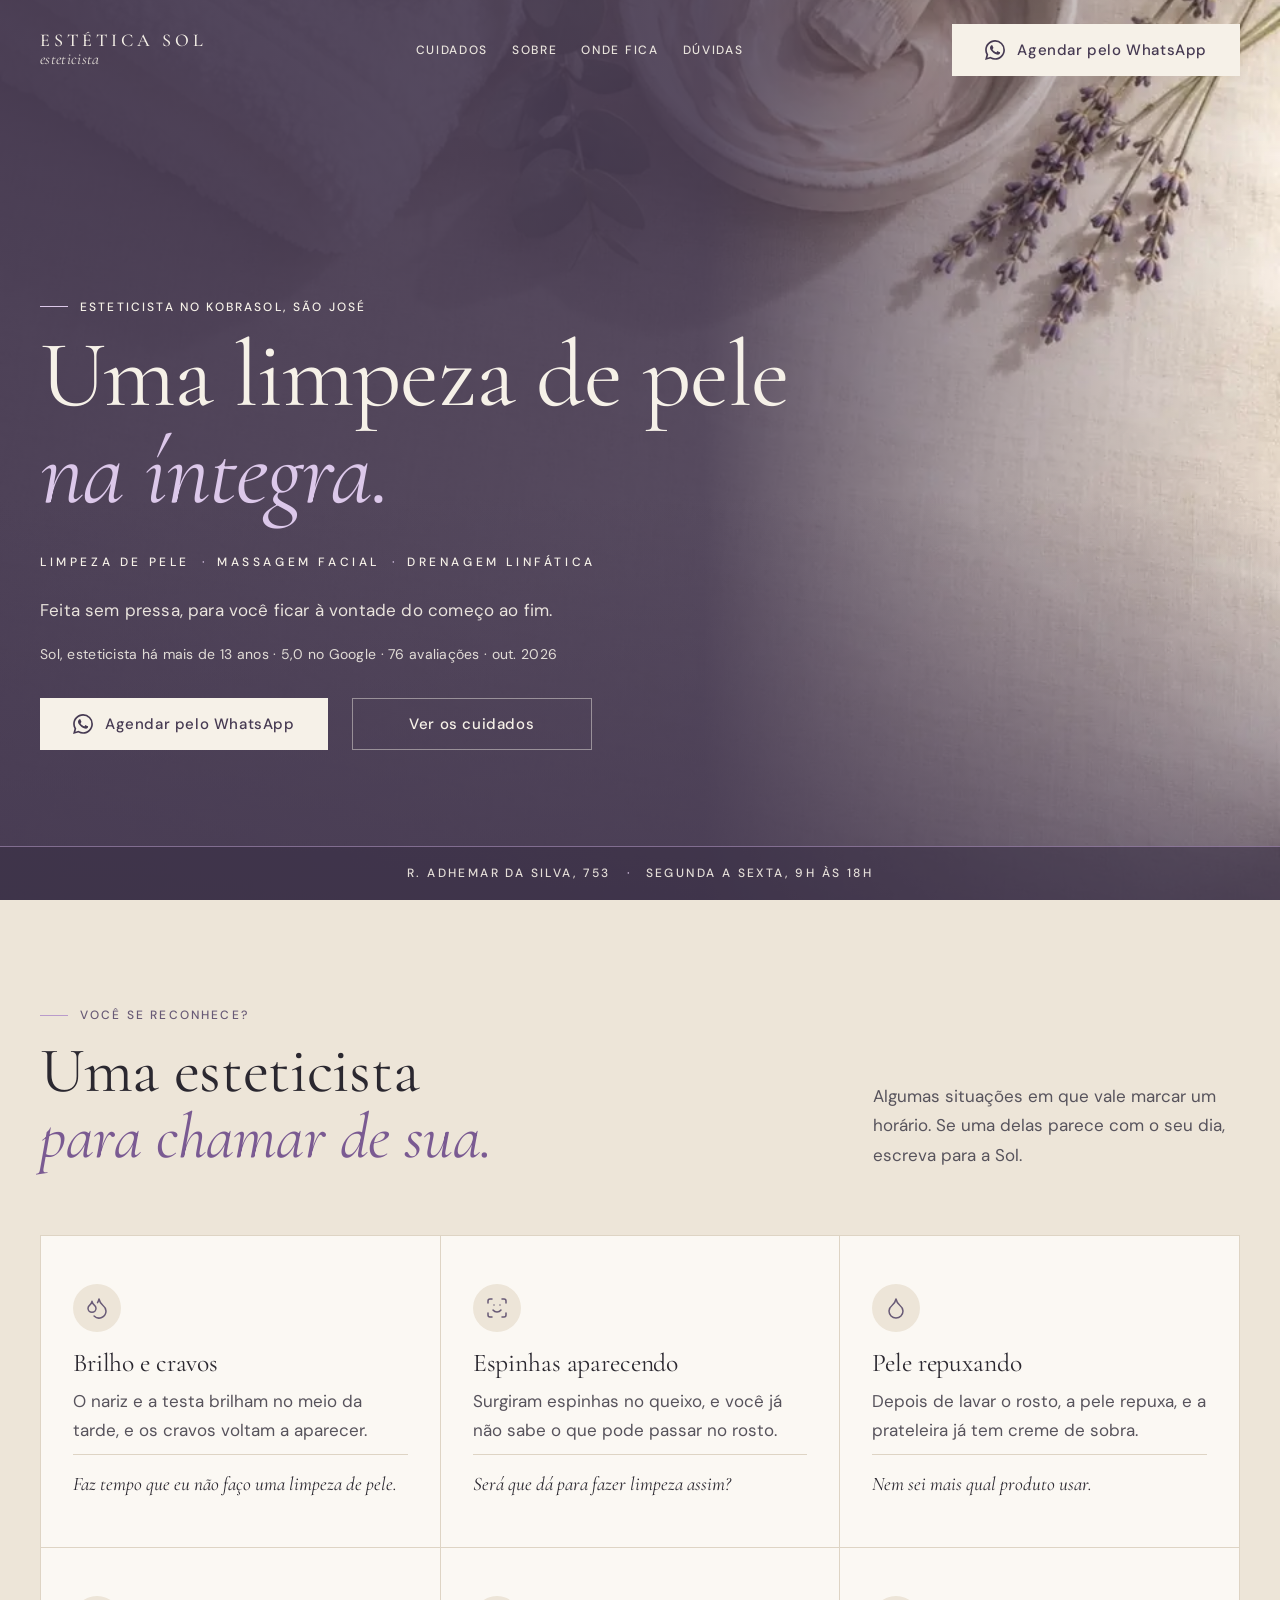
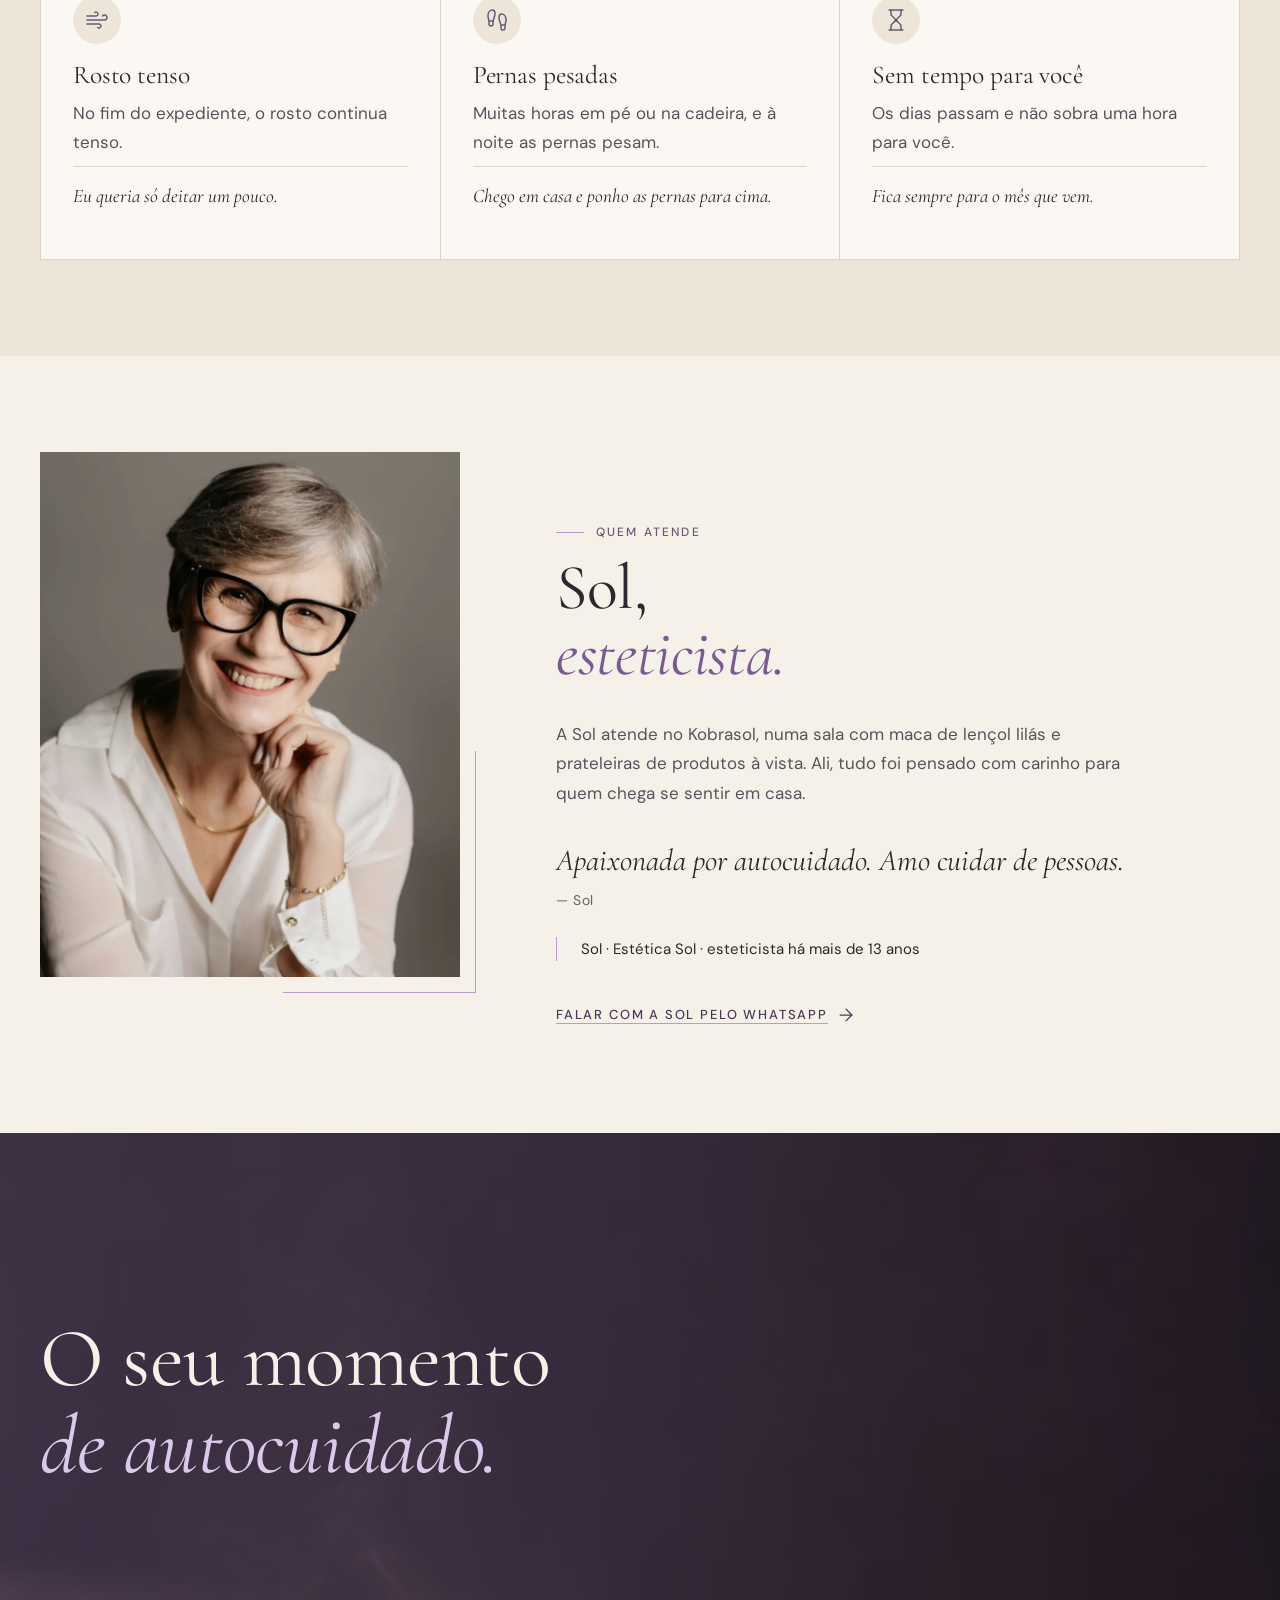
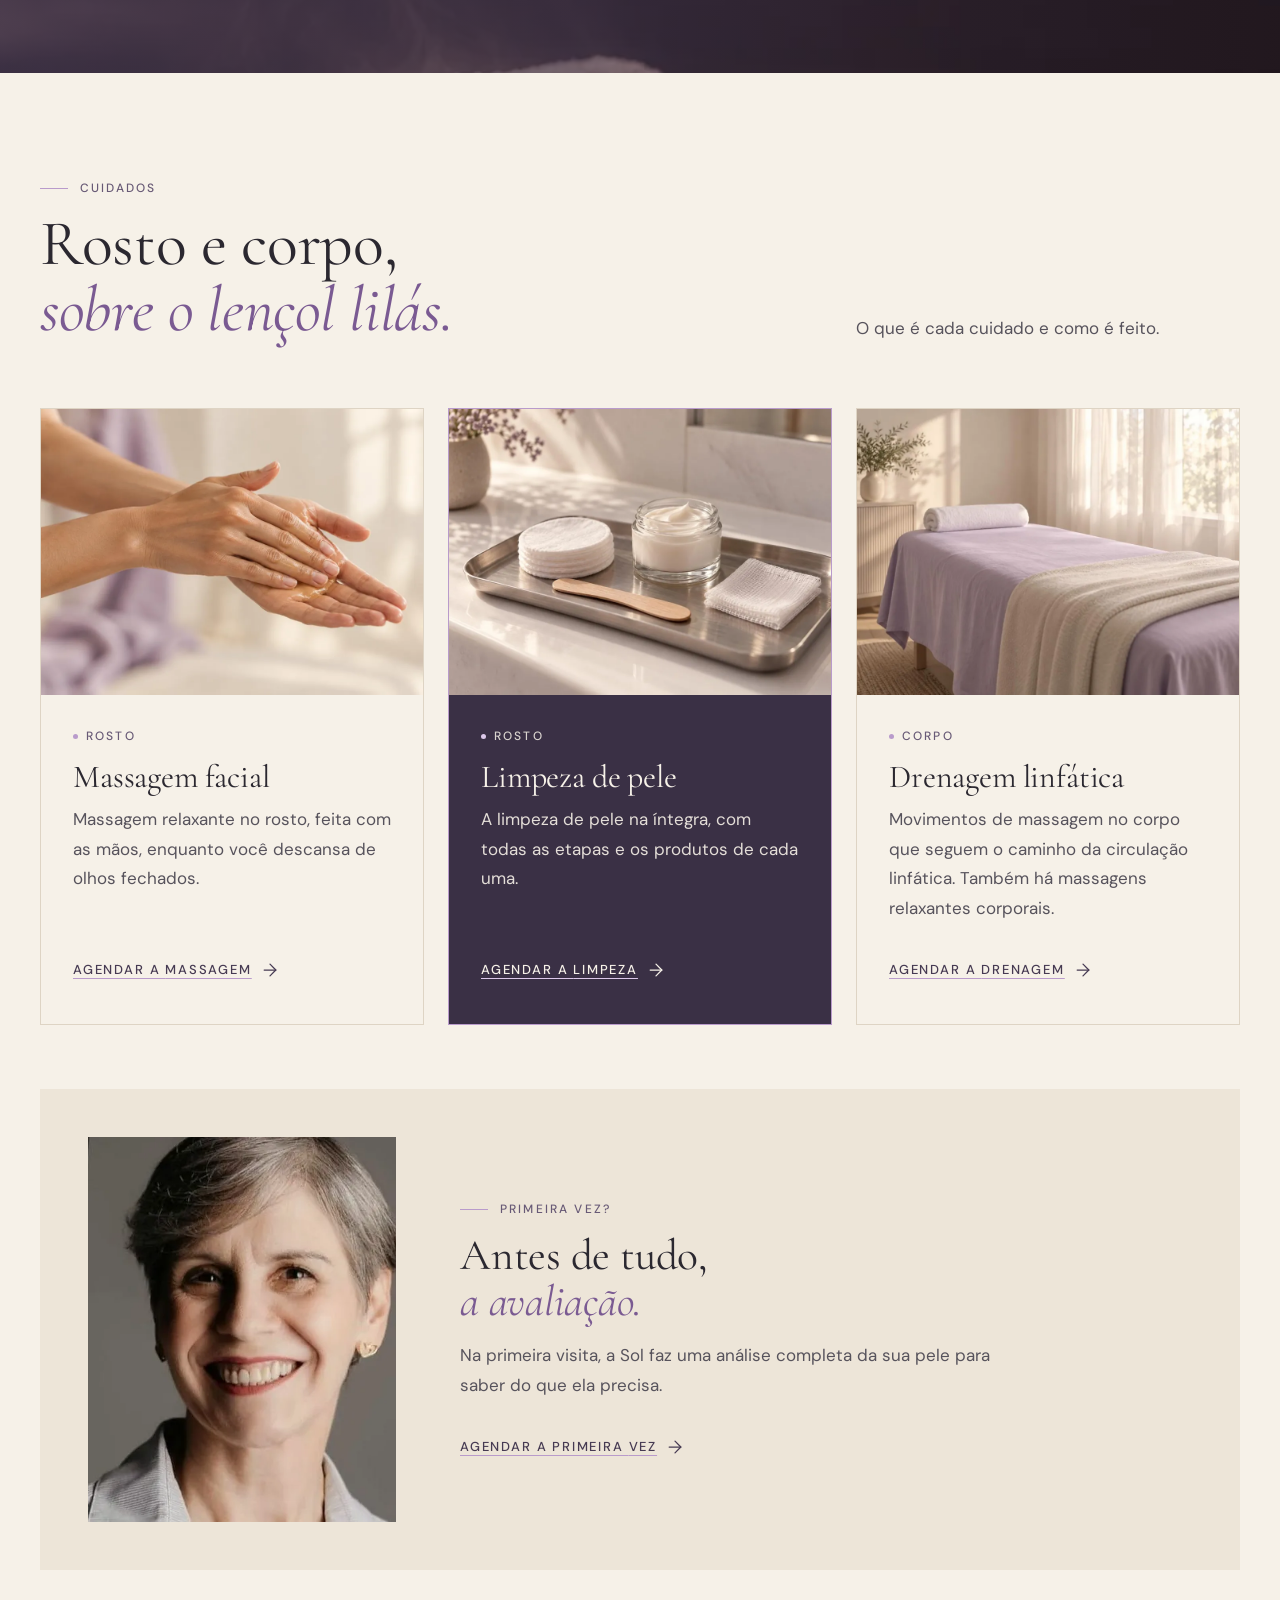
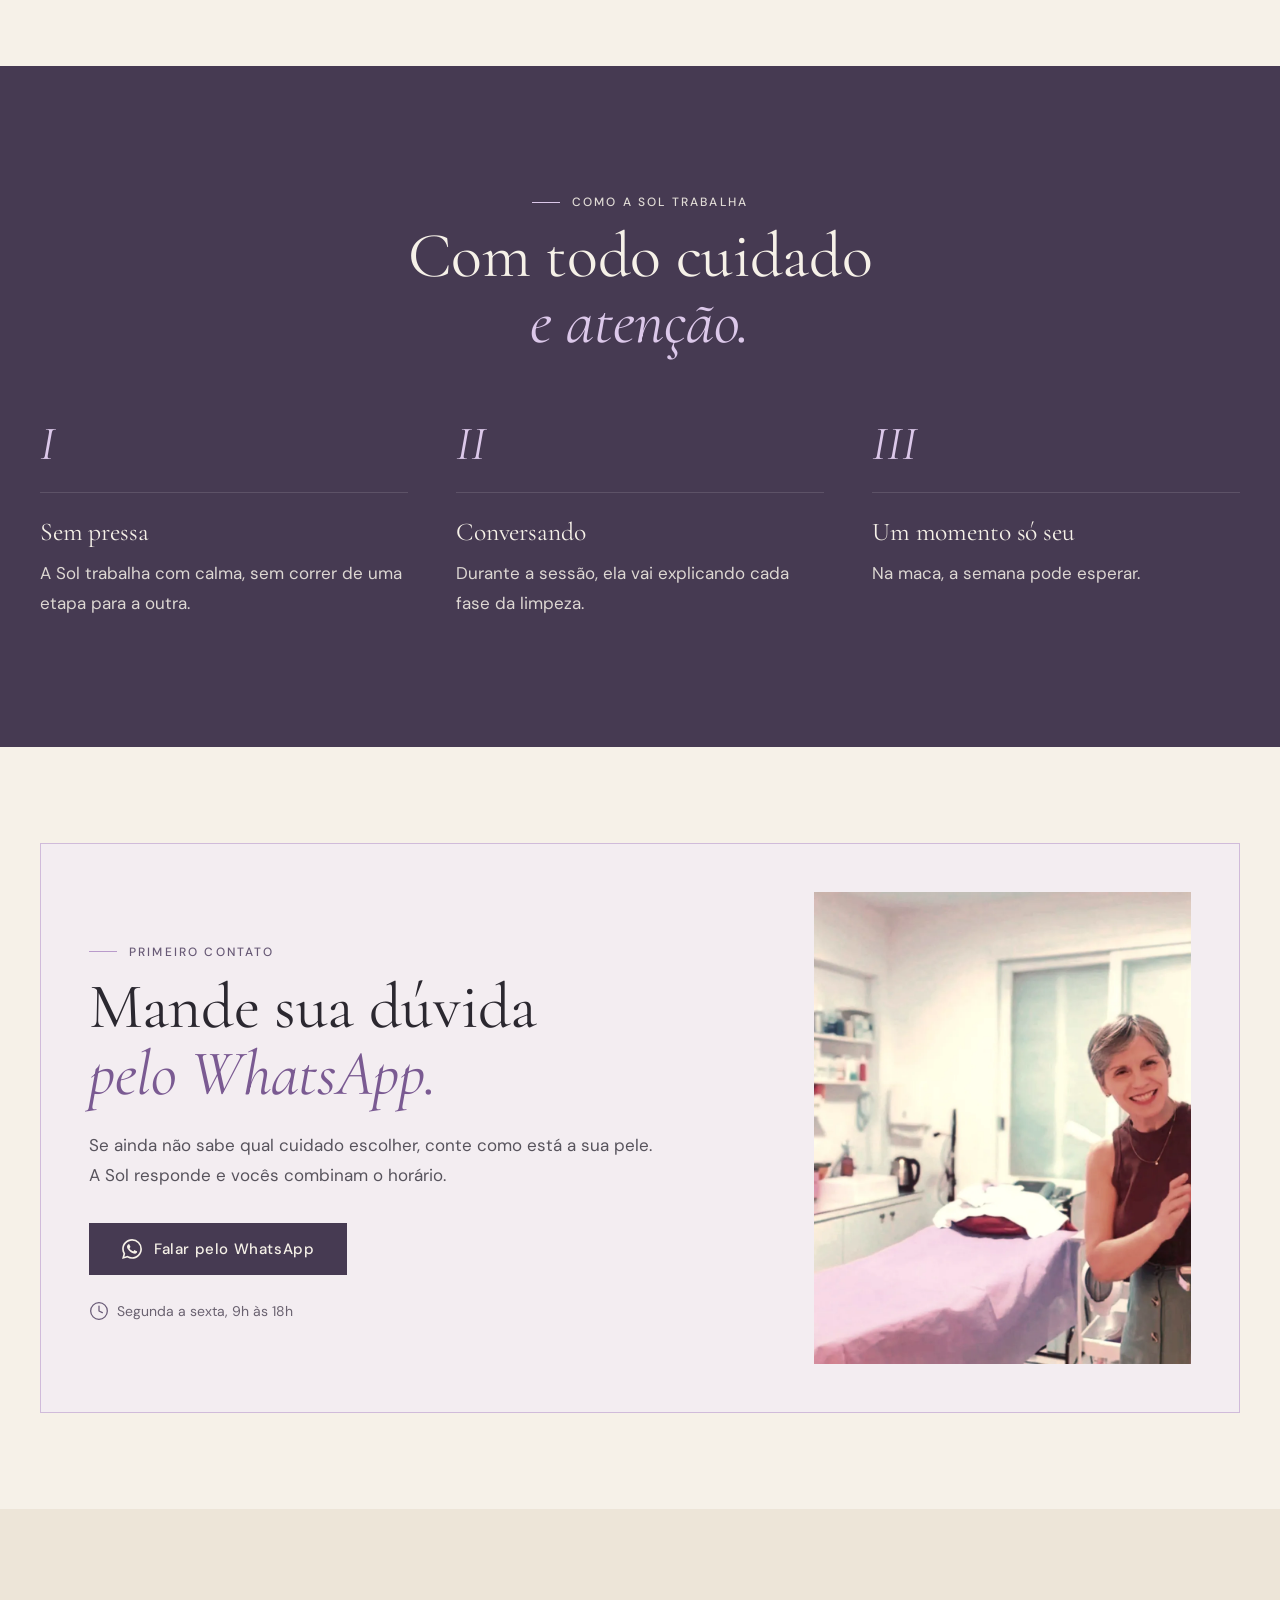
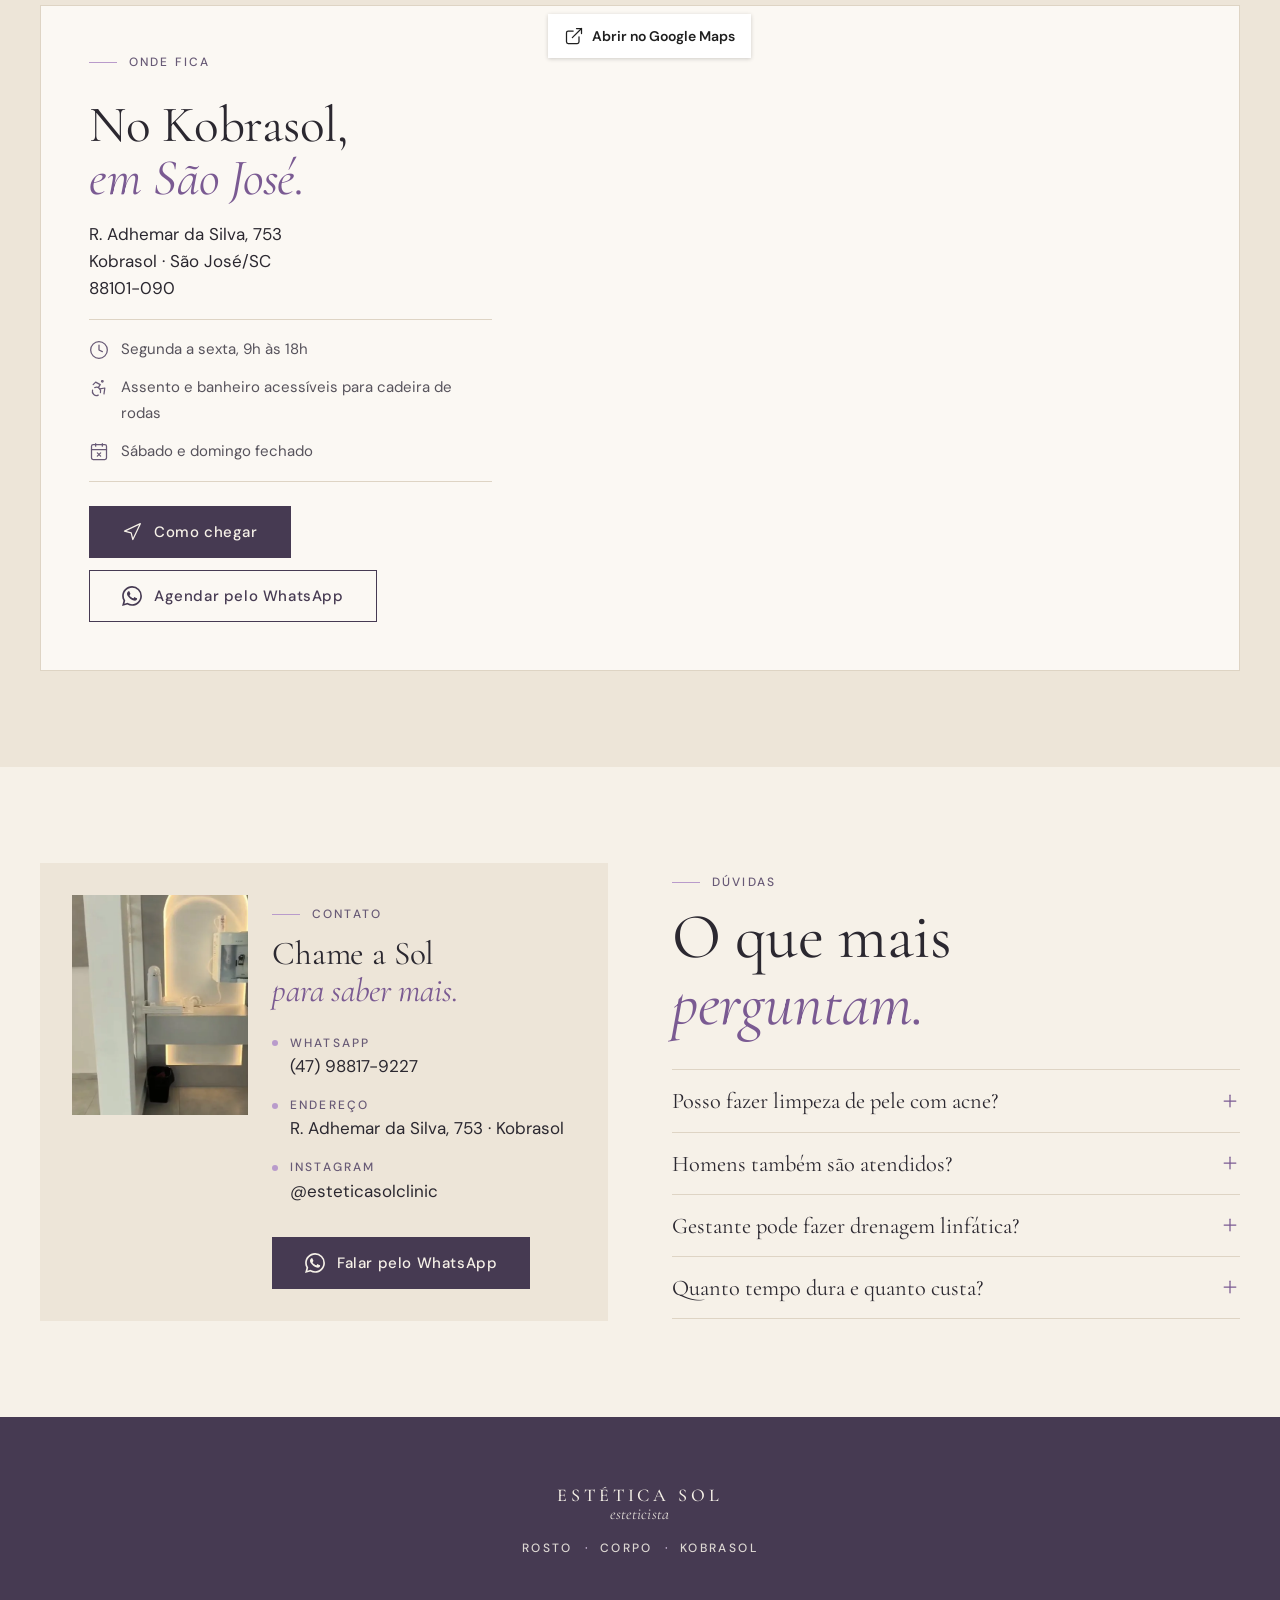
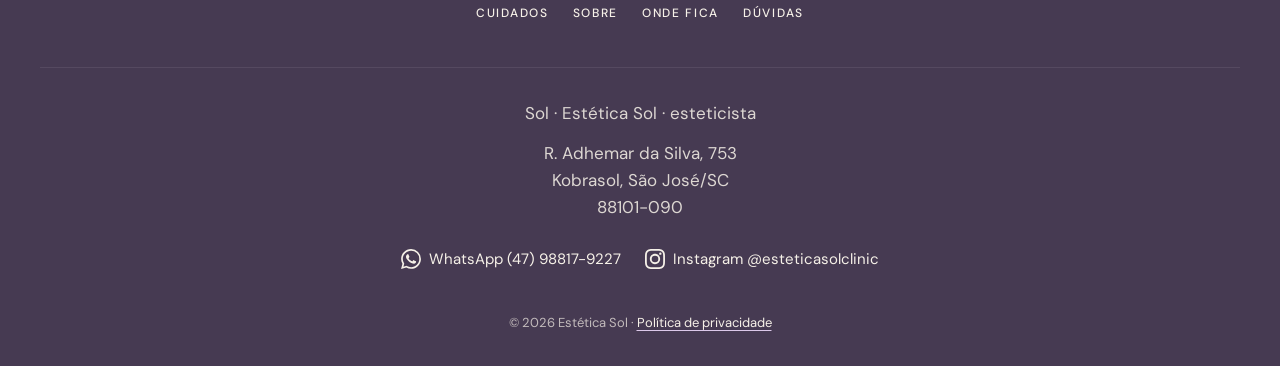
==== commit 0e7a8440: "Revisão via Claude Desktop 2026-10-19 15:05" ====
--- a/index.html
+++ b/index.html
@@ -21,10 +21,9 @@
 <link rel="preconnect" href="https://fonts.googleapis.com">
 <link rel="preconnect" href="https://fonts.gstatic.com" crossorigin>
 <link href="https://fonts.googleapis.com/css2?family=Cormorant+Garamond:ital,wght@0,400;0,500;1,400;1,500&amp;family=DM+Sans:opsz,wght@9..40,400;9..40,500&amp;display=swap" rel="stylesheet">
+<link rel="preload" as="image" media="(max-width: 899px)" imagesrcset="assets/img/heroi-mobile-480.webp 480w, assets/img/heroi-mobile-960.webp 960w" imagesizes="100vw">
 <link rel="stylesheet" href="assets/css/base.css">
 <link rel="stylesheet" href="assets/css/style.css">
-<link rel="preload" as="image" href="assets/img/heroi-mobile.webp" media="(max-width: 899px)" type="image/webp">
-<link rel="preload" as="image" href="assets/img/heroi-desktop.webp" media="(min-width: 900px)" type="image/webp">
 <script type="application/ld+json">
 {
   "@context": "https://schema.org",
@@ -85,11 +84,10 @@
   <section class="heroi escuro" id="inicio" data-heroi>
     <div class="heroi__fundo">
       <picture>
-        <source media="(min-width: 900px)" srcset="assets/img/heroi-desktop.webp" type="image/webp">
-        <source media="(min-width: 900px)" srcset="assets/img/heroi-desktop.jpg">
-        <source srcset="assets/img/heroi-mobile.webp" type="image/webp">
-        <img src="assets/img/heroi-mobile.jpg" width="1200" height="1500" alt="Toalha branca dobrada, tigela de argila com pincel e ramos de eucalipto sobre linho" fetchpriority="high">
-      </picture>
+  <source type="image/webp" media="(max-width: 899px)" srcset="assets/img/heroi-mobile-480.webp 480w, assets/img/heroi-mobile-960.webp 960w" sizes="100vw">
+  <source type="image/webp" srcset="assets/img/heroi-mobile-960.webp 960w" sizes="100vw">
+  <img src="assets/img/heroi-mobile-960.jpg" width="1200" height="1500" alt="Toalha branca dobrada, tigela de argila com pincel e ramos de eucalipto sobre linho" decoding="async" fetchpriority="high">
+</picture>
     </div>
     <div class="heroi__veu"></div>
     <div class="container heroi__conteudo">
@@ -177,9 +175,10 @@
       <div class="sobre__foto r">
         <div class="midia">
           <picture>
-            <source srcset="assets/img/sobre-sol.webp" type="image/webp">
-            <img src="assets/img/sobre-sol.jpg" width="882" height="1102" loading="lazy" alt="Sol, esteticista da Estética Sol, sorrindo, de blusa branca e óculos">
-          </picture>
+  <source type="image/webp" media="(max-width: 899px)" srcset="assets/img/sobre-sol-480.webp 480w, assets/img/sobre-sol-960.webp 960w" sizes="100vw">
+  <source type="image/webp" srcset="assets/img/sobre-sol-960.webp 960w" sizes="50vw">
+  <img src="assets/img/sobre-sol-960.jpg" width="882" height="1102" alt="Sol, esteticista da Estética Sol, sorrindo, de blusa branca e óculos" decoding="async">
+</picture>
         </div>
       </div>
       <div class="sobre__texto r">
@@ -200,11 +199,10 @@
   <section class="frase escuro" aria-label="O seu momento de autocuidado">
     <div class="frase__fundo">
       <picture>
-        <source media="(min-width: 900px)" srcset="assets/img/frase-vapor-desktop.webp" type="image/webp">
-        <source media="(min-width: 900px)" srcset="assets/img/frase-vapor-desktop.jpg">
-        <source srcset="assets/img/frase-vapor-mobile.webp" type="image/webp">
-        <img src="assets/img/frase-vapor-mobile.jpg" width="1200" height="1500" loading="lazy" alt="Toalha quente enrolada numa bandeja, com vapor">
-      </picture>
+  <source type="image/webp" media="(max-width: 899px)" srcset="assets/img/frase-vapor-mobile-480.webp 480w, assets/img/frase-vapor-mobile-960.webp 960w" sizes="100vw">
+  <source type="image/webp" srcset="assets/img/frase-vapor-mobile-960.webp 960w" sizes="50vw">
+  <img src="assets/img/frase-vapor-mobile-960.jpg" width="1200" height="1500" alt="Toalha quente enrolada numa bandeja, com vapor" decoding="async">
+</picture>
     </div>
     <div class="frase__veu"></div>
     <div class="container frase__texto">
@@ -226,9 +224,10 @@
         <li class="cuidado" data-cuidado><div class="cuidado__entra r">
           <div class="cuidado__midia">
             <picture>
-            <source srcset="assets/img/cuidado-massagem.webp" type="image/webp">
-            <img src="assets/img/cuidado-massagem.jpg" width="1200" height="900" loading="lazy" alt="Mãos espalhando óleo antes de uma massagem">
-          </picture>
+  <source type="image/webp" media="(max-width: 899px)" srcset="assets/img/cuidado-massagem-480.webp 480w, assets/img/cuidado-massagem-960.webp 960w" sizes="100vw">
+  <source type="image/webp" srcset="assets/img/cuidado-massagem-960.webp 960w" sizes="50vw">
+  <img src="assets/img/cuidado-massagem-960.jpg" width="1200" height="900" alt="Mãos espalhando óleo antes de uma massagem" decoding="async" loading="lazy">
+</picture>
           </div>
           <div class="cuidado__corpo-card">
             <span class="cuidado__etiqueta">Rosto</span>
@@ -243,9 +242,10 @@
         <li class="cuidado cuidado--destaque escuro" data-cuidado><div class="cuidado__entra r">
           <div class="cuidado__midia">
             <picture>
-            <source srcset="assets/img/cuidado-limpeza.webp" type="image/webp">
-            <img src="assets/img/cuidado-limpeza.jpg" width="1200" height="900" loading="lazy" alt="Discos de algodão, pote de creme e espátula numa bandeja">
-          </picture>
+  <source type="image/webp" media="(max-width: 899px)" srcset="assets/img/cuidado-limpeza-480.webp 480w, assets/img/cuidado-limpeza-960.webp 960w" sizes="100vw">
+  <source type="image/webp" srcset="assets/img/cuidado-limpeza-960.webp 960w" sizes="50vw">
+  <img src="assets/img/cuidado-limpeza-960.jpg" width="1200" height="900" alt="Discos de algodão, pote de creme e espátula numa bandeja" decoding="async" loading="lazy">
+</picture>
           </div>
           <div class="cuidado__corpo-card">
             <span class="cuidado__etiqueta">Rosto</span>
@@ -260,9 +260,10 @@
         <li class="cuidado" data-cuidado><div class="cuidado__entra r">
           <div class="cuidado__midia">
             <picture>
-            <source srcset="assets/img/cuidado-drenagem.webp" type="image/webp">
-            <img src="assets/img/cuidado-drenagem.jpg" width="1200" height="900" loading="lazy" alt="Maca vazia com toalha enrolada na cabeceira">
-          </picture>
+  <source type="image/webp" media="(max-width: 899px)" srcset="assets/img/cuidado-drenagem-480.webp 480w, assets/img/cuidado-drenagem-960.webp 960w" sizes="100vw">
+  <source type="image/webp" srcset="assets/img/cuidado-drenagem-960.webp 960w" sizes="50vw">
+  <img src="assets/img/cuidado-drenagem-960.jpg" width="1200" height="900" alt="Maca vazia com toalha enrolada na cabeceira" decoding="async" loading="lazy">
+</picture>
           </div>
           <div class="cuidado__corpo-card">
             <span class="cuidado__etiqueta">Corpo</span>
@@ -279,9 +280,10 @@
         <div class="banda__foto">
           <div class="midia">
             <picture>
-            <source srcset="assets/img/primeira-vez-sol.webp" type="image/webp">
-            <img src="assets/img/primeira-vez-sol.jpg" width="462" height="578" loading="lazy" alt="Sol, esteticista, sorrindo">
-          </picture>
+  <source type="image/webp" media="(max-width: 899px)" srcset="assets/img/primeira-vez-sol-480.webp 480w, assets/img/primeira-vez-sol-960.webp 960w" sizes="100vw">
+  <source type="image/webp" srcset="assets/img/primeira-vez-sol-960.webp 960w" sizes="50vw">
+  <img src="assets/img/primeira-vez-sol-960.jpg" width="462" height="578" alt="Sol, esteticista, sorrindo" decoding="async" loading="lazy">
+</picture>
           </div>
         </div>
         <div class="banda__texto">
@@ -340,9 +342,10 @@
         <div class="convite__foto">
           <div class="midia">
             <picture>
-            <source srcset="assets/img/convite-sala.webp" type="image/webp">
-            <img src="assets/img/convite-sala.jpg" width="1200" height="1500" loading="lazy" alt="Sol na porta da sala de atendimento da Estética Sol, com a maca de lençol lilás">
-          </picture>
+  <source type="image/webp" media="(max-width: 899px)" srcset="assets/img/convite-sala-480.webp 480w, assets/img/convite-sala-960.webp 960w" sizes="100vw">
+  <source type="image/webp" srcset="assets/img/convite-sala-960.webp 960w" sizes="50vw">
+  <img src="assets/img/convite-sala-960.jpg" width="1200" height="1500" alt="Sol na porta da sala de atendimento da Estética Sol, com a maca de lençol lilás" decoding="async" loading="lazy">
+</picture>
           </div>
         </div>
       </div>
@@ -386,9 +389,10 @@
         <div class="contato__foto">
           <div class="midia">
             <picture>
-            <source srcset="assets/img/contato-espaco.webp" type="image/webp">
-            <img src="assets/img/contato-espaco.jpg" width="478" height="597" loading="lazy" alt="Nicho em arco iluminado no espaço da Estética Sol">
-          </picture>
+  <source type="image/webp" media="(max-width: 899px)" srcset="assets/img/contato-espaco-480.webp 480w, assets/img/contato-espaco-960.webp 960w" sizes="100vw">
+  <source type="image/webp" srcset="assets/img/contato-espaco-960.webp 960w" sizes="50vw">
+  <img src="assets/img/contato-espaco-960.jpg" width="478" height="597" alt="Nicho em arco iluminado no espaço da Estética Sol" decoding="async" loading="lazy">
+</picture>
           </div>
         </div>
         <div class="contato__texto">
--- a/assets/css/style.css
+++ b/assets/css/style.css
@@ -113,7 +113,7 @@
 .cabecalho {
   position: fixed; inset: 0 0 auto 0; z-index: 100;
   padding-block: var(--space-5); color: var(--marfim);
-  transition: background-color .45s var(--ease), padding .45s var(--ease), box-shadow .45s var(--ease), color .45s var(--ease);
+  transition: background-color .45s var(--ease), color .45s var(--ease);
 }
 .cabecalho[data-rolado], .cabecalho--solido {
   background: rgba(246, 241, 232, .86); -webkit-backdrop-filter: blur(20px); backdrop-filter: blur(20px);
@@ -312,7 +312,7 @@
 .cuidados__lista { display: grid; gap: var(--space-5); margin-top: var(--space-7); }
 .cuidado {
   position: relative; background: var(--marfim); border: 1px solid var(--stone);
-  transition: transform .35s var(--ease), border-color .35s var(--ease), box-shadow .35s var(--ease);
+  transition: transform .35s var(--ease), border-color .35s var(--ease);
 }
 .cuidado__entra { display: grid; grid-template-rows: auto 1fr; height: 100%; }
 .cuidado__midia { aspect-ratio: 4 / 3; overflow: hidden; }
@@ -507,3 +507,9 @@
   .botao:hover, .cuidado:hover, .link:hover .icone { transform: none; }
   .situacao::before, .cuidado__abrir .icone, .faq summary .icone { transition: none; }
 }
+
+
+/* Regra do Armin, 19/10/2026 (§0 "Rolagem leve no celular"): sem vidro desfocado no celular; fundo quase opaco. Aplicado por aplicar-carregamento.mjs. */
+@media (max-width: 899px) {
+  .cabecalho[data-rolado], .cabecalho--solido { -webkit-backdrop-filter: none; backdrop-filter: none; background: rgba(246, 241, 232, 0.96); }
+}
